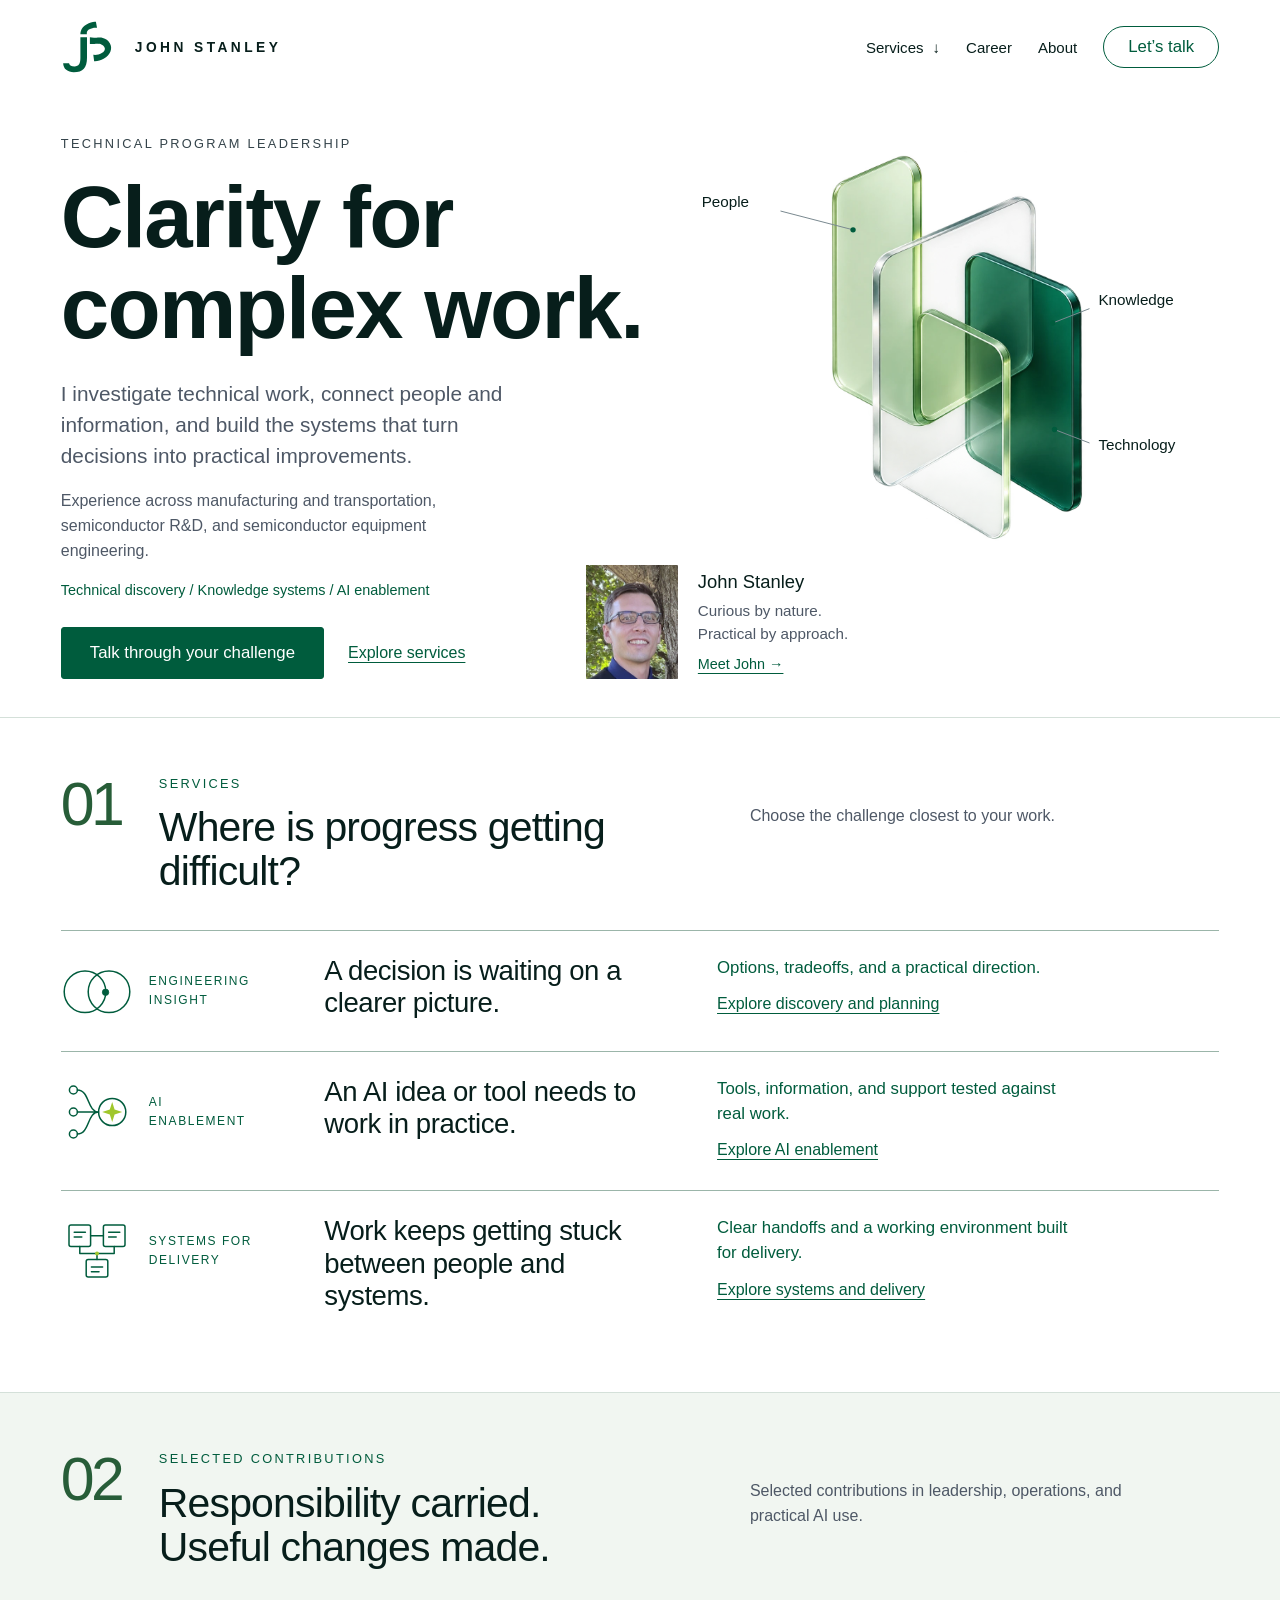
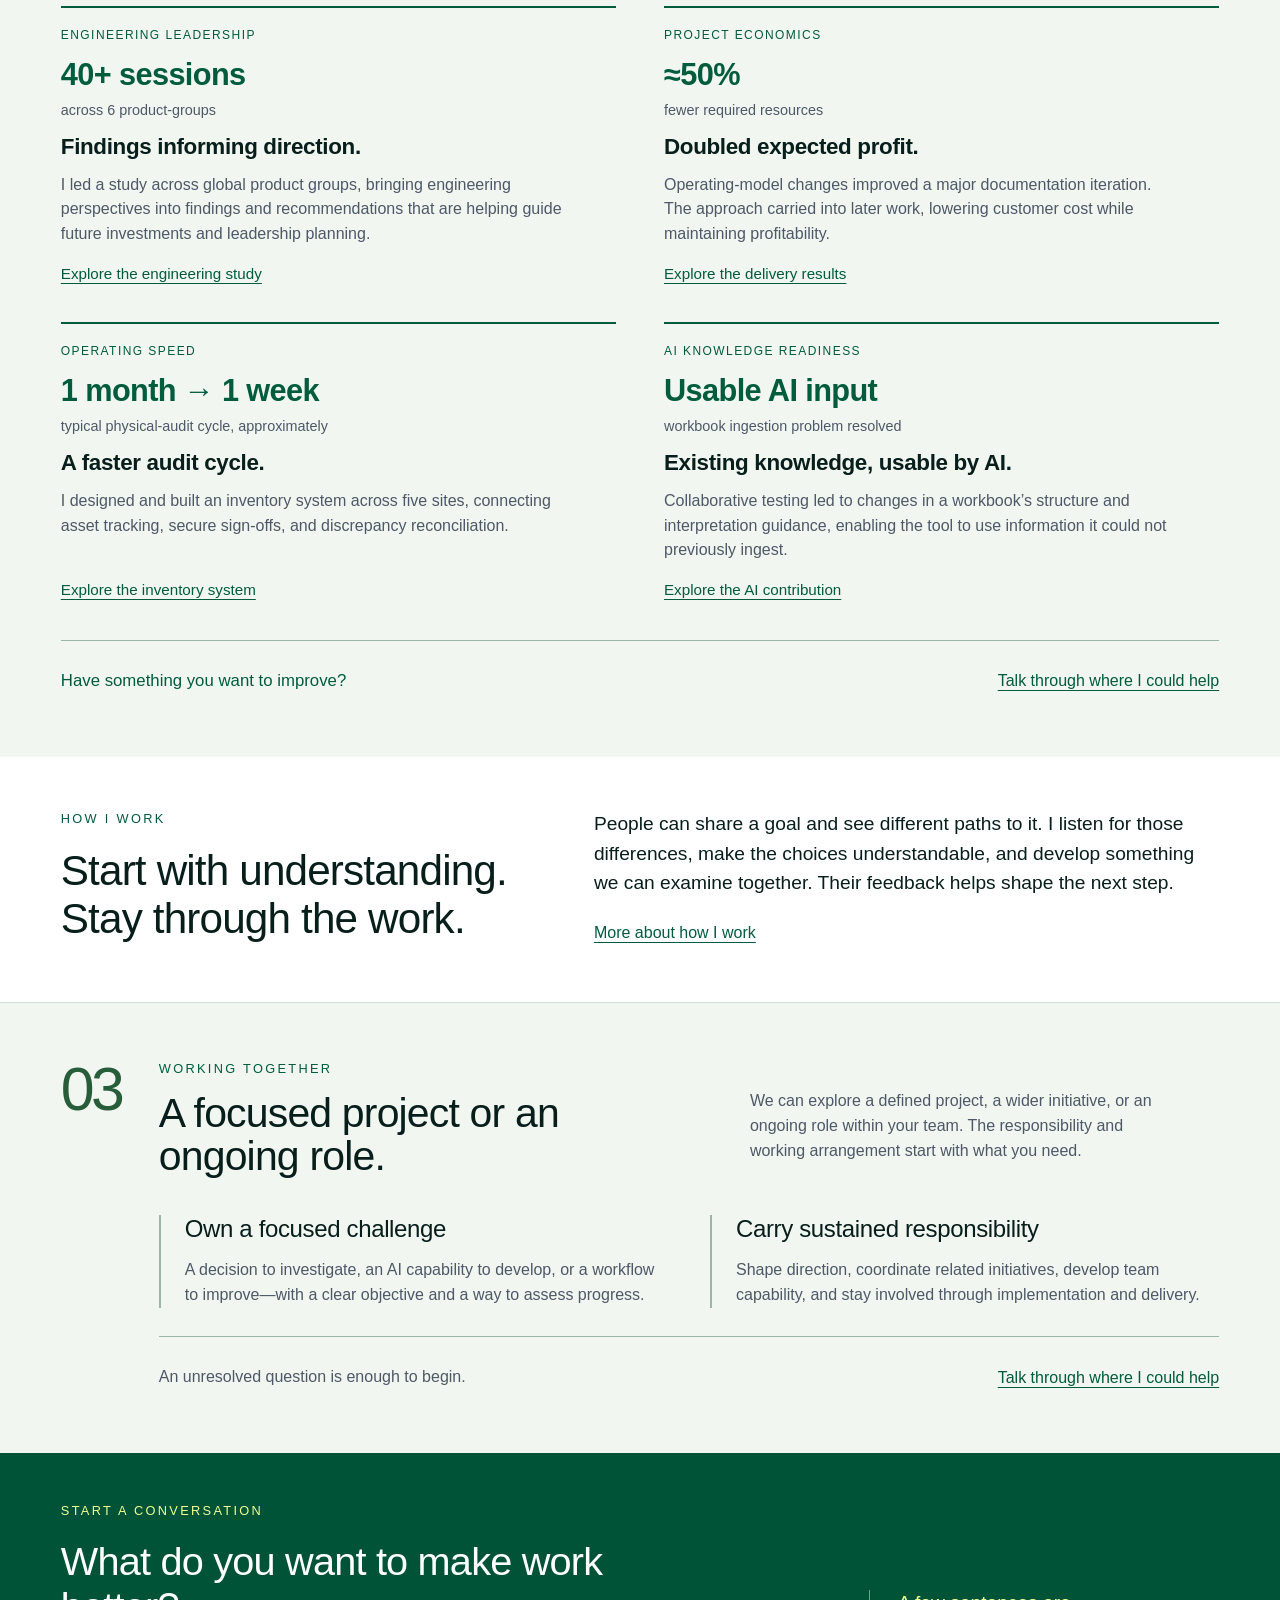
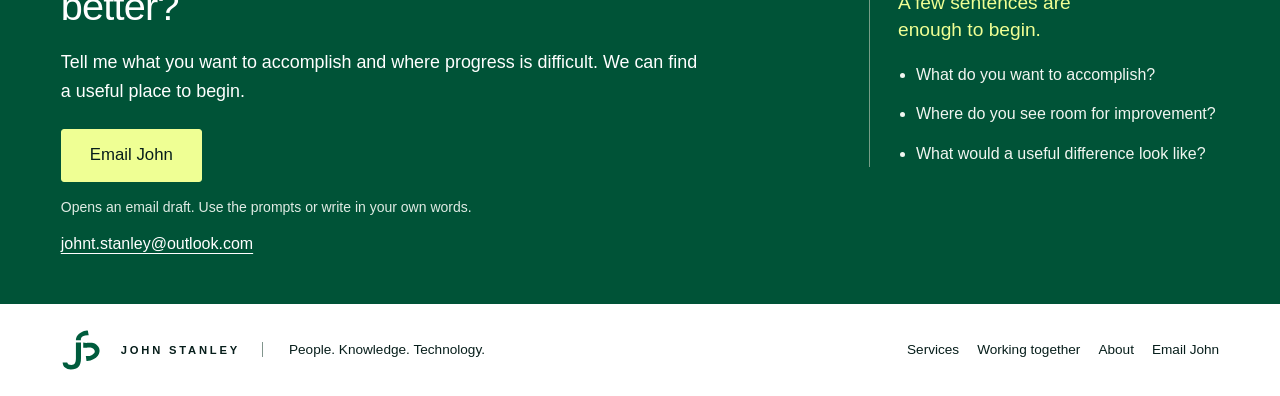
==== index.html @ 6762cff5 "Add files via upload" ====
<!doctype html>
<html lang="en"><head><meta charset="utf-8"><meta name="viewport" content="width=device-width,initial-scale=1"><title>Clarity for complex work | John Stanley</title><meta name="description" content="John Stanley brings experience in manufacturing, semiconductor R&amp;D, and equipment engineering to technical program leadership, knowledge systems, and practical AI use."><meta name="theme-color" content="#005439"><meta name="site-revision" content="11"><link rel="canonical" href="https://johntstanley.com/index.html"><meta property="og:url" content="https://johntstanley.com/index.html"><meta property="og:type" content="website"><meta property="og:site_name" content="John Stanley"><meta property="og:locale" content="en_US"><meta property="og:title" content="Clarity for complex work | John Stanley"><meta property="og:description" content="John Stanley brings experience in manufacturing, semiconductor R&amp;D, and equipment engineering to technical program leadership, knowledge systems, and practical AI use."><meta property="og:image" content="https://johntstanley.com/assets/social-preview.png"><meta property="og:image:width" content="1200"><meta property="og:image:height" content="630"><meta property="og:image:alt" content="John Stanley — Clarity for complex work. Engineering insight, AI enablement, and systems for delivery."><meta name="twitter:card" content="summary_large_image"><meta name="twitter:image" content="https://johntstanley.com/assets/social-preview.png"><meta name="twitter:title" content="Clarity for complex work | John Stanley"><meta name="twitter:description" content="John Stanley brings experience in manufacturing, semiconductor R&amp;D, and equipment engineering to technical program leadership, knowledge systems, and practical AI use."><link rel="icon" href="assets/graphics/LOGO.svg"><link rel="stylesheet" href="styles.css?v=11"><link rel="stylesheet" href="graphics.css?v=11"><link rel="stylesheet" href="revision4.css?v=11"><link rel="stylesheet" href="revision5.css?v=11"><link rel="stylesheet" href="revision6.css?v=11"><link rel="stylesheet" href="revision7.css?v=11"><link rel="stylesheet" href="revision8.css?v=11"><link rel="stylesheet" href="revision9.css?v=11"><link rel="stylesheet" href="revision10.css?v=11"><script src="site.js?v=11" defer></script></head><body class="page-home"><a class="skip" href="#main">Skip to content</a><header class="wrap header"><a class="brand" href="index.html" aria-label="John Stanley, home"><img class="brand-logo" src="assets/graphics/LOGO.svg" alt="" width="52" height="52"><span>JOHN STANLEY</span></a><nav aria-label="Main navigation"><details class="explore desktop-menu"><summary>Services <span aria-hidden="true">↓</span></summary><div class="menu"><a href="engineering-insight.html">Engineering insight</a><a href="ai-enablement.html">AI enablement</a><a href="systems-for-delivery.html">Systems for delivery</a></div></details><div class="nav-links"><a href="career.html">Career</a><a href="about.html">About</a></div><details class="explore mobile-menu"><summary>Menu <span aria-hidden="true">↓</span></summary><div class="menu"><p class="menu-label">Services</p><a href="engineering-insight.html">Engineering insight</a><a href="ai-enablement.html">AI enablement</a><a href="systems-for-delivery.html">Systems for delivery</a><div class="menu-background"><a href="career.html">Career</a><a href="about.html">About</a></div><a href="index.html">Home</a><a class="button" href="#conversation">Let’s talk</a></div></details><span class="header-contact"><a class="button outline" href="#conversation">Let’s talk</a></span></nav></header><main id="main"><section class="wrap home-hero"><div class="home-copy"><p class="eyebrow">Technical program leadership</p><h1>Clarity for<br>complex work.</h1><p class="intro">I investigate technical work, connect people and information, and build the systems that turn decisions into practical improvements.</p><p class="home-context">Experience across manufacturing and transportation, semiconductor R&amp;D, and semiconductor equipment engineering.</p><p class="specialties">Technical discovery / Knowledge systems / AI enablement</p><div class="hero-actions"><a class="button" href="#conversation">Talk through your challenge</a><a class="hero-services text-link" href="#services">Explore services</a></div></div><div class="home-visual"><svg class="hero-art hero-art-home" viewBox="0 0 600 480" role="img" aria-label="People, knowledge and technology connected"><image href="assets/graphics/Home%20-%20Glass%20Artwork%20v1.webp" x="65" y="0" width="470" height="470"/><path d="M110 86 L191 107" class="leader"/><circle cx="191" cy="107" r="3" class="leader-dot"/><text x="22" y="82" class="hero-label">People</text><path d="M455 195 L414 211" class="leader"/><circle cx="414" cy="211" r="3" class="leader-dot"/><text x="465" y="191" class="hero-label">Knowledge</text><path d="M455 345 L416 330" class="leader"/><circle cx="416" cy="330" r="3" class="leader-dot"/><text x="465" y="353" class="hero-label">Technology</text></svg></div><a class="portrait-link" href="about.html"><img src="assets/graphics/Home%20Headshot.webp" alt="John Stanley" width="442" height="546"><span><strong>John Stanley</strong><br>Curious by nature.<br>Practical by approach.<br><span class="portrait-cue">Meet John →</span></span></a></section>
<section id="services" class="home-section situation-section"><span id="perspective" class="anchor-alias" aria-hidden="true"></span><div class="wrap"><div class="section-heading"><span class="number">01</span><div><p class="eyebrow">Services</p><h2>Where is progress getting difficult?</h2></div><p>Choose the challenge closest to your work.</p></div><div class="situation-list"><article class="situation-row"><div class="situation-label"><img class="glyph" src="assets/graphics/Home%20-%20Lead.svg" alt="" width="180" height="180" loading="lazy"><p class="eyebrow">Engineering insight</p></div><h3>A decision is waiting on a clearer picture.</h3><div class="situation-detail"><p class="situation-output">Options, tradeoffs, and a practical direction.</p><a class="text-link" href="engineering-insight.html">Explore discovery and planning</a></div></article><article class="situation-row"><div class="situation-label"><img class="glyph" src="assets/graphics/Home%20-%20Possibilities.svg" alt="" width="180" height="180" loading="lazy"><p class="eyebrow">AI enablement</p></div><h3>An AI idea or tool needs to work in practice.</h3><div class="situation-detail"><p class="situation-output">Tools, information, and support tested against real work.</p><a class="text-link" href="ai-enablement.html">Explore AI enablement</a></div></article><article class="situation-row"><div class="situation-label"><img class="glyph" src="assets/graphics/Home%20-%20Knowledge.svg" alt="" width="180" height="180" loading="lazy"><p class="eyebrow">Systems for delivery</p></div><h3>Work keeps getting stuck between people and systems.</h3><div class="situation-detail"><p class="situation-output">Clear handoffs and a working environment built for delivery.</p><a class="text-link" href="systems-for-delivery.html">Explore systems and delivery</a></div></article></div></div></section><section id="experience" class="home-section evidence-section tint"><div class="wrap"><div class="section-heading"><span class="number">02</span><div><p class="eyebrow">Selected contributions</p><h2>Responsibility carried. Useful changes made.</h2></div><p>Selected contributions in leadership, operations, and practical AI use.</p></div><div class="evidence-grid"><article><p class="eyebrow evidence-category">Engineering leadership</p><p class="evidence-result">40+ sessions</p><p class="evidence-result-label">across 6 product-groups</p><h3>Findings informing direction.</h3><p>I led a study across global product groups, bringing engineering perspectives into findings and recommendations that are helping guide future investments and leadership planning.</p><a class="text-link" href="career.html#chapter-2">Explore the engineering study</a></article><article><p class="eyebrow evidence-category">Project economics</p><p class="evidence-result">≈50%</p><p class="evidence-result-label">fewer required resources</p><h3>Doubled expected profit.</h3><p>Operating-model changes improved a major documentation iteration. The approach carried into later work, lowering customer cost while maintaining profitability.</p><a class="text-link" href="career.html#chapter-0">Explore the delivery results</a></article><article><p class="eyebrow evidence-category">Operating speed</p><p class="evidence-result">1 month → 1 week</p><p class="evidence-result-label">typical physical-audit cycle, approximately</p><h3>A faster audit cycle.</h3><p>I designed and built an inventory system across five sites, connecting asset tracking, secure sign-offs, and discrepancy reconciliation.</p><a class="text-link" href="career.html#chapter-1">Explore the inventory system</a></article><article><p class="eyebrow evidence-category">AI knowledge readiness</p><p class="evidence-result">Usable AI input</p><p class="evidence-result-label">workbook ingestion problem resolved</p><h3>Existing knowledge, usable by AI.</h3><p>Collaborative testing led to changes in a workbook’s structure and interpretation guidance, enabling the tool to use information it could not previously ingest.</p><a class="text-link" href="career.html#chapter-2">Explore the AI contribution</a></article></div><div class="evidence-next"><p>Have something you want to improve?</p><a class="text-link" href="#conversation">Talk through where I could help</a></div></div></section><section class="approach-story" aria-labelledby="approach-title"><div class="wrap approach-grid"><div><p class="eyebrow">How I work</p><h2 id="approach-title">Start with understanding. Stay through the work.</h2></div><div><p class="approach-lead">People can share a goal and see different paths to it. I listen for those differences, make the choices understandable, and develop something we can examine together. Their feedback helps shape the next step.</p><a class="text-link" href="about.html">More about how I work</a></div></div></section><section id="working-together" class="home-section working-section tint"><div class="wrap"><div class="section-heading"><span class="number">03</span><div><p class="eyebrow">Working together</p><h2>A focused project or an ongoing role.</h2></div><p>We can explore a defined project, a wider initiative, or an ongoing role within your team. The responsibility and working arrangement start with what you need.</p></div><div class="working-grid"><article><h3>Own a focused challenge</h3><p>A decision to investigate, an AI capability to develop, or a workflow to improve—with a clear objective and a way to assess progress.</p></article><article><h3>Carry sustained responsibility</h3><p>Shape direction, coordinate related initiatives, develop team capability, and stay involved through implementation and delivery.</p></article><div class="working-next"><p>An unresolved question is enough to begin.</p><a class="text-link" href="#conversation">Talk through where I could help</a></div></div></div></section><section class="closing" id="conversation" aria-labelledby="conversation-title"><div class="wrap"><div><p class="eyebrow">Start a conversation</p><h2 id="conversation-title">What do you want to make work better?</h2><p>Tell me what you want to accomplish and where progress is difficult. We can find a useful place to begin.</p><div class="closing-actions"><a class="button lime" href="mailto:johnt.stanley@outlook.com?subject=Let%27s%20talk%20about%20what%20we%20could%20improve&amp;body=Hi%20John%2C%0D%0A%0D%0AWhat%20we%20want%20to%20accomplish%3A%0D%0A%0D%0AWhere%20we%20see%20room%20for%20improvement%3A%0D%0A%0D%0AWhat%20a%20useful%20difference%20would%20look%20like%3A%0D%0A">Email John</a></div><p class="email-note">Opens an email draft. Use the prompts or write in your own words.</p><a class="contact-email" href="mailto:johnt.stanley@outlook.com">johnt.stanley@outlook.com</a></div><aside class="conversation-guide" aria-label="Ideas for your first message"><p>A few sentences are enough to begin.</p><ul><li>What do you want to accomplish?</li><li>Where do you see room for improvement?</li><li>What would a useful difference look like?</li></ul></aside></div></section></main><footer class="wrap footer"><a class="brand" href="index.html"><img class="brand-logo" src="assets/graphics/LOGO.svg" alt="" width="52" height="52"><span>JOHN STANLEY</span></a><span>People. Knowledge. Technology.</span><div class="footer-links"><a href="index.html#services">Services</a><a href="index.html#working-together">Working together</a><a href="about.html">About</a><a href="mailto:johnt.stanley@outlook.com">Email John</a></div></footer></body></html>
---- styles.css ----
:root{--ink:#071e1b;--green:#005c3d;--sage:#f1f6f1;--line:#9bb5a9;--body:#4e5866;--lime:#efff94;font-family:Arial,Helvetica,sans-serif;color:var(--ink);background:#fff;font-synthesis:none}*{box-sizing:border-box}html{scroll-behavior:smooth}body{margin:0}a{color:inherit;text-decoration:none}button,summary{font:inherit}button,a,summary{-webkit-tap-highlight-color:transparent}a,button,summary{touch-action:manipulation}button{color:inherit}button,summary{cursor:pointer}a:focus-visible,button:focus-visible,summary:focus-visible,[tabindex]:focus-visible{outline:3px solid #668400;outline-offset:6px}a:hover{color:var(--green)}p{line-height:1.45;margin:0 0 1rem;color:var(--body)}h1,h2,h3{font-weight:500;margin:0;letter-spacing:-.055em;line-height:1.07}h1{font-size:clamp(2.5rem,4.7vw,4.7rem);font-weight:600}h2{font-size:clamp(1.8rem,3vw,2.65rem)}h3{font-size:1.45rem;letter-spacing:-.035em}img{display:block;max-width:100%}.wrap{width:min(1280px,90.5%);margin-inline:auto}.header{display:flex;align-items:center;justify-content:space-between;min-height:94px;gap:24px}.brand{display:flex;align-items:center;gap:24px;font-size:.86rem;font-weight:600;letter-spacing:.25em;white-space:nowrap}.monogram{font-family:Georgia,serif;font-size:2.6rem;font-style:italic;font-weight:400;letter-spacing:-.32em;padding-right:.32em;transform:rotate(-8deg)}nav{display:flex;align-items:center;gap:30px;font-size:.94rem}nav>a:not(.button),summary{padding:12px 0}nav [aria-current]{color:var(--green);border-bottom:2px solid var(--green)}.button{display:inline-flex;align-items:center;justify-content:center;gap:14px;background:var(--green);color:white;padding:15px 28px;border:1px solid var(--green);border-radius:3px;font-size:1.05rem;line-height:1.2;transition:background .18s,transform .18s}.button:hover{background:#003f2b;color:#fff;transform:translateY(-2px)}.button.outline{background:transparent;color:var(--green);border-radius:30px;padding:10px 24px}.button.outline:hover{background:var(--sage)}.button.lime{background:var(--lime);border-color:var(--lime);color:var(--ink)}.button.lime:hover{background:#e1f46d}.explore{position:relative}.explore summary{list-style:none;display:flex;gap:9px}.explore summary::-webkit-details-marker{display:none}.menu{position:absolute;right:0;top:calc(100% + 8px);width:340px;padding:12px 20px;background:white;border:1px solid var(--line);box-shadow:0 12px 40px #082b1812;z-index:10}.menu a{display:block;padding:13px 0;line-height:1.35}.menu a+a{border-top:1px solid #e1e9e3}.eyebrow{text-transform:uppercase;letter-spacing:.28em;font-size:.77rem;font-weight:500;line-height:1.6;color:var(--green);margin-bottom:18px}.breadcrumb{display:flex;gap:15px;font-size:.85rem;color:var(--body);padding-top:9px}.hero{display:grid;grid-template-columns:1.14fr 1fr;align-items:center;gap:24px;padding-top:46px;padding-bottom:55px}.hero-copy{position:relative;z-index:1}.hero-copy h1{margin-bottom:23px}.hero-copy>p:not(.eyebrow){font-size:1.13rem;line-height:1.45}.hero-copy .button{margin-top:9px}.hero-visual{min-width:0}.art{position:relative;overflow:hidden;isolation:isolate;mix-blend-mode:multiply}.art img{position:absolute;max-width:none;height:auto}.green{color:#134d31}.home-hero{position:relative;min-height:550px;padding-top:50px;padding-bottom:105px}.home-copy{position:relative;z-index:2;pointer-events:none}.home-copy a{pointer-events:auto}.home-copy .eyebrow{color:#34434a}.home-copy h1{font-size:clamp(3.6rem,7.8vw,7.3rem);letter-spacing:-.075em;line-height:.99;margin:20px 0 24px}.intro{font-size:1.4rem;line-height:1.35}.specialties{margin-top:28px;margin-bottom:28px}.specialties span{padding:0 10px}.home-visual{position:absolute;width:41%;right:0;top:10px}.home-visual .art{margin:0 7%}.art-label{position:absolute;font-size:.85rem}.label-people{top:15%;left:0}.label-knowledge{top:40%;right:-1%}.label-tech{bottom:10%;right:-1%}.portrait-link{position:absolute;left:46%;bottom:7px;display:flex;align-items:flex-end;gap:18px;z-index:3;font-size:.83rem;line-height:1.4;color:var(--body)}.portrait-link img{width:106px;height:156px;object-fit:cover;object-position:center 38%}.portrait-link strong{display:inline-block;font-size:1rem;font-weight:500;color:var(--ink);margin-bottom:4px}.experience-strip{display:flex;align-items:center;gap:20px;font-size:.74rem;letter-spacing:.17em;text-align:center;line-height:1.7;color:var(--body);padding:32px 0}.experience-strip:before,.experience-strip:after{content:'';height:1px;background:#8c959c;flex:1;min-width:30px}.home-section{padding:42px 0}.tint{background:var(--sage)}.home-grid{display:grid;grid-template-columns:90px .85fr 1.8fr;gap:28px}.number{font-size:4.45rem;font-weight:200;font-family:'Helvetica Neue','Segoe UI',Arial,sans-serif;line-height:1;color:#275d38;letter-spacing:-.06em}.section-title .eyebrow{margin-bottom:21px}.section-title h2{max-width:350px}.short-rule{display:block;width:43px;height:3px;background:var(--green);margin:25px 0 18px}.micro{font-size:.68rem;line-height:1.9;letter-spacing:.28em;color:#28533f}.capabilities{border-left:1px solid var(--line);padding-left:32px}.capability{display:grid;grid-template-columns:150px 1fr;gap:25px;align-items:center;padding:8px 0 20px}.capability+.capability{border-top:1px solid var(--line);padding-top:20px}.capability:last-child{padding-bottom:0}.capability p{margin:5px 0 0}.glyph{display:block;width:100%;max-width:170px;color:#32745a}.dot{fill:var(--green);stroke:none}.experience-grid{grid-template-columns:90px 1.1fr 1.5fr}.experience-links{padding-left:42px;border-left:1px solid var(--line)}.experience-links a{display:flex;justify-content:space-between;align-items:center;gap:20px;padding:15px 0}.experience-links a+a{border-top:1px solid var(--line)}.experience-links h3{font-size:1.35rem}.experience-links p{font-size:.9rem;margin:6px 0 0}.experience-links a>span{font-size:1.8rem;transition:transform .2s}.experience-links a:hover>span{transform:translateX(5px)}.closing{background:#005337;color:white;padding:40px 0}.closing>.wrap{display:grid;grid-template-columns:1fr 175px;gap:30px;align-items:center}.closing h2{font-size:clamp(1.85rem,3.5vw,3.25rem);letter-spacing:-.045em}.closing p{color:white;font-size:1.25rem;margin:12px 0 22px}.closing-mark{display:flex;align-items:center;gap:12px}.closing-mark .glyph{color:#efffbc;width:100px}.closing-mark span{font-size:.55rem;letter-spacing:.23em;line-height:2.3}.footer{display:flex;gap:26px;align-items:center;min-height:83px;font-size:.73rem}.footer .brand{font-size:.64rem;gap:20px}.footer .monogram{font-size:2rem}.footer>.brand+span{border-left:1px solid #81958d;padding-left:26px}.footer-note{margin-left:auto;color:var(--body)}.editorial{padding:32px 0}.editorial-grid{display:grid;grid-template-columns:90px 1.05fr .7fr 1.7fr;gap:27px;align-items:start}.editorial .diagram{align-self:stretch;display:flex;align-items:center;justify-content:center;border-left:1px solid var(--line);padding-left:25px}.body-copy p{line-height:1.42}.body-copy p:last-child{margin-bottom:0}.editorial h2{font-size:clamp(1.7rem,2.9vw,2.55rem)}.related{display:flex;align-items:center;gap:32px;padding-top:27px;padding-bottom:27px}.related .eyebrow{margin:0;border-right:1px solid var(--line);padding-right:28px;font-size:.65rem}.related>span:nth-child(2){font-size:1.25rem;letter-spacing:-.025em}.related>span:last-child{margin-left:auto;font-size:2rem}.related+.footer{border-top:1px solid #e4eae7}.about-portrait{position:relative;width:62%;margin:0 auto;padding:24px 0 0;isolation:isolate}.about-portrait:before{content:'';position:absolute;inset:0 25% 35% -18%;background:#e1eadc;z-index:-1}.about-portrait:after{content:'';position:absolute;inset:55% -24% 9% 70%;background:#e1eadc;z-index:-1}.about-portrait img{width:100%;height:345px;object-fit:cover;object-position:center 42%}.about-portrait figcaption{font-size:.86rem;color:var(--body);line-height:1.5;margin-top:10px}.about-portrait strong{font-weight:500;color:var(--ink);font-size:1.05rem}.page-about .hero{grid-template-columns:1.2fr .9fr}.page-about .hero-copy h1{font-size:clamp(2.5rem,4.55vw,4.3rem)}.page-about .editorial:last-of-type .body-copy p:last-child{color:var(--green);font-size:1.3rem}.journey{padding-top:10px;padding-bottom:25px}.journey-heading{display:flex;gap:32px;align-items:center}.journey-heading>div{border-left:1px solid var(--line);padding-left:32px}.journey-heading .eyebrow{margin-bottom:6px}.journey-heading p{margin-bottom:0}.timeline{display:grid;grid-template-columns:repeat(3,1fr);margin:28px 0}.chapter-tab{border:0;background:none;display:flex;align-items:center;flex-direction:column;padding:0 16px 10px;position:relative;line-height:1.35}.chapter-tab:before{content:'';position:absolute;top:53px;left:0;right:0;height:1px;background:var(--line);z-index:-1}.year{font-size:1.25rem;margin-bottom:14px}.timeline-node{width:22px;height:22px;border:2px solid var(--green);border-radius:50%;background:white;margin-bottom:13px}.chapter-tab[aria-selected=true] .timeline-node{background:var(--lime);border:8px solid var(--green);width:34px;height:34px;margin-top:-6px;margin-bottom:7px;box-shadow:0 0 0 10px #e7eee7}.chapter-tab .glyph{width:55px;height:43px;margin-bottom:12px}.chapter-tab strong{font-size:1.12rem;font-weight:500}.chapter-caption{color:var(--body);font-size:.95rem;max-width:285px;margin-top:8px}.chapter-tab:hover strong{color:var(--green);text-decoration:underline;text-underline-offset:5px}.chapter-panel{padding:26px 30px;border-left:2px solid var(--green)}[hidden]{display:none!important}.chapter-content{display:grid;grid-template-columns:1fr 230px;gap:48px;align-items:center}.chapter-content h2{margin-bottom:18px}.chapter-content>.glyph{max-width:230px}.text-link{color:var(--green);text-decoration:underline;text-underline-offset:4px}.chapter-controls{display:grid;grid-template-columns:1fr auto 1fr;align-items:center;border-top:1px solid var(--line);margin-top:22px;padding-top:14px;font-size:.85rem;color:var(--body)}.chapter-controls button{border:0;background:none;padding:8px 0;text-align:left}.chapter-controls button:last-child{text-align:right}.learning{padding:30px 0}.learning-grid{display:grid;grid-template-columns:1.5fr 1fr;gap:40px;align-items:center;margin-top:20px}.learning-thread{color:#286e50}.learning-thread svg{width:100%;display:block}.learning-thread>div{display:flex;justify-content:space-around;font-size:.83rem;line-height:1.4;color:var(--body)}.skip{position:fixed;top:-100px;left:20px;background:var(--green);color:white;padding:15px;z-index:50}.skip:focus{top:12px}
@media(min-width:1450px){.home-hero{min-height:610px}.home-visual{width:43%}.portrait-link{bottom:10px}.hero{padding-top:55px;padding-bottom:65px}.editorial{padding:42px 0}}
@media(max-width:1100px){.header{min-height:80px}nav{gap:20px}.home-hero{min-height:510px}.home-copy h1{font-size:7.7vw}.intro{font-size:1.22rem}.home-visual{top:35px;width:42%}.portrait-link{left:46%;bottom:0}.home-grid{grid-template-columns:75px .8fr 1.6fr;gap:22px}.capabilities{padding-left:23px}.capability{grid-template-columns:105px 1fr;gap:22px}.editorial-grid{grid-template-columns:75px 1fr .65fr 1.65fr;gap:22px}.body-copy{font-size:.98rem}.closing>.wrap{grid-template-columns:1fr 145px}.chapter-content{grid-template-columns:1fr 190px}.hero-copy>p:not(.eyebrow){font-size:1.05rem}.hero{gap:15px}.about-portrait img{height:320px}}
@media(max-width:800px){.wrap{width:90%}.header{flex-wrap:wrap;padding:16px 0;gap:12px}.brand{font-size:.73rem;gap:18px}nav{gap:18px;font-size:.86rem;flex-wrap:wrap}.header>.brand{margin-right:auto}.header nav{width:100%;justify-content:space-between}.header .button{padding:8px 18px;font-size:.9rem}.menu{right:0;width:min(330px,85vw)}.home-hero{padding-top:32px;min-height:0;padding-bottom:20px;display:grid;grid-template-columns:1fr 1fr}.home-copy{grid-column:1/-1}.home-copy h1{font-size:clamp(3.5rem,10vw,5.6rem);max-width:650px}.intro{font-size:1.2rem}.home-visual{position:relative;width:100%;right:auto;top:auto;grid-column:2;margin-top:12px;align-self:center}.portrait-link{position:static;grid-column:1;grid-row:2;align-self:center;flex-direction:column;align-items:flex-start;gap:12px}.portrait-link img{width:110px;height:160px}.art-label{font-size:.7rem}.specialties{font-size:.65rem;letter-spacing:.2em}.experience-strip{padding:20px 0;font-size:.65rem}.home-grid{grid-template-columns:60px 1fr;gap:20px}.home-grid>.section-title h2 br{display:none}.home-grid>.section-title h2{max-width:none}.home-grid .capabilities,.home-grid .experience-links{grid-column:2;padding-left:0;border:0}.micro{display:none}.number{font-size:3.5rem}.home-section{padding:30px 0}.section-title .eyebrow{margin-bottom:12px}.short-rule{margin:20px 0 10px}.capability{grid-template-columns:85px 1fr}.capability h3{font-size:1.3rem}.closing>.wrap{grid-template-columns:1fr}.closing-mark{display:none}.footer{flex-wrap:wrap;padding:22px 0;gap:16px}.footer-note{width:100%;margin-left:0}.footer>.brand+span{padding-left:16px}.hero,.page-about .hero{grid-template-columns:1fr;padding-top:30px;padding-bottom:35px;gap:26px}.hero-copy h1,.page-about .hero-copy h1{font-size:clamp(2.5rem,7.5vw,4rem)}.hero-copy>p:not(.eyebrow){font-size:1.12rem}.hero-visual{width:min(520px,100%);justify-self:center}.page-career .hero-visual{width:300px}.page-about .hero-visual{width:360px}.about-portrait{width:65%}.about-portrait img{height:300px}.editorial-grid{grid-template-columns:60px 1fr 100px;gap:20px}.editorial .diagram{grid-column:3;grid-row:1;border-left:0;padding:0}.editorial .body-copy{grid-column:2/-1;font-size:1.05rem}.editorial h2{max-width:none;font-size:2rem}.related{gap:18px;flex-wrap:wrap}.related .eyebrow{width:100%;border:0;padding:0}.related>span:nth-child(2){font-size:1.1rem;flex:1}.chapter-content{grid-template-columns:1fr}.chapter-content>.glyph{display:none}.chapter-caption{font-size:.86rem}.chapter-tab{padding-inline:8px}.chapter-tab strong{font-size:1rem}.learning-grid{grid-template-columns:1fr}.learning-thread{max-width:450px}.journey-heading{gap:20px}.journey-heading>div{padding-left:20px}.chapter-panel{padding:23px}.chapter-content h2{font-size:1.9rem}}
@media(max-width:480px){.home-copy h1{font-size:3.5rem}.desktop-break{display:none}.home-visual{width:115%;margin-left:-10%}.portrait-link img{width:88px;height:136px}.portrait-link{font-size:.75rem}.art-label{display:none}.eyebrow{font-size:.68rem;letter-spacing:.22em}.home-grid{grid-template-columns:45px 1fr;gap:16px}.number{font-size:3rem}.capability{grid-template-columns:58px 1fr;gap:14px}.capability p{font-size:1rem}.editorial-grid{grid-template-columns:44px 1fr;gap:16px}.editorial .diagram{display:none}.editorial .body-copy{grid-column:2}.editorial h2{font-size:1.85rem}.timeline{grid-template-columns:1fr;gap:15px}.chapter-tab{display:grid;grid-template-columns:46px 24px 1fr;column-gap:16px;text-align:left;padding:12px 0}.chapter-tab:before{display:none}.chapter-tab .year{grid-row:1/3;margin:0;font-size:1rem}.timeline-node{grid-column:2;grid-row:1/3;margin:0;width:18px;height:18px}.chapter-tab[aria-selected=true] .timeline-node{width:24px;height:24px;border-width:6px;margin:0;box-shadow:0 0 0 5px #e7eee7}.chapter-tab .glyph{display:none}.chapter-tab strong,.chapter-tab>span:not(.year):not(.timeline-node){grid-column:3}.chapter-caption{margin-top:4px;max-width:none}.chapter-controls{font-size:.75rem;gap:10px}.footer>.brand+span{border:0;padding:0;width:100%}.button{font-size:1rem;padding:13px 22px}.closing p{font-size:1.1rem}.home-copy .specialties{font-size:.6rem;letter-spacing:.15em}}
@media(prefers-reduced-motion:reduce){html{scroll-behavior:auto}*,*:before,*:after{transition:none!important}}

.art-career{clip-path:polygon(0 0,76% 0,76% 43%,100% 43%,100% 100%,0 100%)}

.hero-visual{max-width:100%}

.art-engineering{clip-path:polygon(0 0,100% 0,100% 100%,0 100%,0 55%,7% 55%,7% 20%,0 20%)}
@media(max-width:800px){.hero,.page-about .hero{grid-template-columns:minmax(0,1fr)}.hero-copy,.hero-visual{min-width:0}.page-about .hero-visual{width:min(360px,100%)}}
---- graphics.css ----
/* Approved graphics: source originals live in ../../Website Graphics. */
.brand-logo{width:46px;height:46px;object-fit:contain;flex:none}
.brand{gap:22px}.footer .brand-logo{width:34px;height:34px}
.hero-art{display:block;width:100%;height:auto;overflow:visible}
.hero-label{font-family:Arial,Helvetica,sans-serif;font-size:17px;fill:#071e1b}
.leader{stroke:#7a8990;stroke-width:1;fill:none;vector-effect:non-scaling-stroke}
.leader-dot{fill:#005c3d}
.home-visual{width:49%;right:-1%;top:4px}
.home-hero{min-height:560px;padding-bottom:115px}
.home-copy h1{font-size:clamp(3.6rem,7.4vw,6.8rem)}
.portrait-link{left:45%;bottom:6px}
.portrait-link img{width:112px;height:163px;object-position:center}
.hero{grid-template-columns:1.08fr 1fr;gap:12px;padding-top:35px;padding-bottom:35px}
.hero-copy h1{font-size:clamp(2.5rem,4.6vw,4.3rem)}
.page-career .hero{grid-template-columns:1.3fr .8fr}
.page-career .hero-art{transform:scale(1.08)}
.page-about .hero{grid-template-columns:1.15fr .9fr}
.about-portrait{width:64%;padding-top:24px}
.about-portrait img{height:auto;aspect-ratio:240/355;object-fit:cover;object-position:center}
.capability>.glyph{width:135px;max-width:100%;height:100px;object-fit:contain}
.diagram>.glyph{width:165px;max-width:100%;height:180px;object-fit:contain}
.chapter-tab>.glyph{width:58px;height:46px;object-fit:contain}
.chapter-content{grid-template-columns:minmax(0,1fr) 360px;gap:30px}
.chapter-content:not(:has(.chapter-graphic)){grid-template-columns:1fr}
.chapter-graphic{width:100%;height:auto;display:block}
.learning-graphic{width:100%;height:auto;display:block}
.learning-thread{max-width:100%}
.closing-related{display:inline-block;color:white;margin-left:28px;padding:12px 0}
.closing-related:hover{color:var(--lime)}
.closing .closing-mark{opacity:.8}
@media(min-width:1450px){.home-hero{min-height:590px}.home-visual{width:48%}}
@media(max-width:1100px){.chapter-content{grid-template-columns:minmax(0,1fr) 290px}.home-hero{min-height:510px}.portrait-link{left:46%}.hero-copy h1{font-size:4.5vw}}
@media(max-width:800px){
 .brand-logo{width:38px;height:38px}
 .hero,.page-career .hero,.page-about .hero{grid-template-columns:minmax(0,1fr)}
 .hero-copy h1{font-size:clamp(2.5rem,7.5vw,4rem)}
 .home-hero{display:grid;grid-template-columns:1fr;min-height:0;padding-bottom:24px}
 .home-copy h1{font-size:clamp(3.5rem,10vw,5.6rem)}
 .home-visual{grid-column:1;grid-row:2;position:static;width:100%;margin:14px 0 0;max-width:540px;justify-self:center}
 .portrait-link{grid-column:1;grid-row:3;position:static;flex-direction:row;align-items:center;margin:0 0 0 10px}
 .portrait-link img{width:82px;height:120px}
 .hero-visual,.page-career .hero-visual{width:min(540px,100%)}
 .page-career .hero-art{transform:none;max-width:430px;margin:auto}
 .page-about .hero-visual{width:min(390px,100%)}
 .diagram>.glyph{height:115px}
 .chapter-content{grid-template-columns:1fr}
 .chapter-graphic{max-width:370px;justify-self:center}
 .learning-graphic{max-width:480px;margin:auto}
 .hero-label{font-size:18px}
}
@media(max-width:480px){
 .editorial-grid{grid-template-columns:44px minmax(0,1fr);gap:16px}
 .editorial .diagram{display:none}
 .editorial .body-copy{grid-column:2}
 .editorial h2{font-size:1.85rem;letter-spacing:-.045em}
 .editorial .eyebrow{font-size:.72rem;letter-spacing:.13em}
 .capability>.glyph{height:75px}
 .chapter-tab>.glyph{display:none}
 .closing-related{margin-left:18px;font-size:.9rem}
 .hero-label{font-size:21px}
 .page-about .hero-copy h1{font-size:2.4rem}
}

/* Revision 3: services, compact navigation, and readable diagram labels. */
p,.body-copy p{line-height:1.55}
.body-copy{max-width:65ch}
.header nav{gap:26px}
.nav-links{display:flex;gap:26px;align-items:center}
.nav-links>a{padding:12px 0}
.mobile-menu{display:none}
.service-active>summary{color:var(--green);border-bottom:2px solid var(--green)}
.menu{border-radius:5px;width:280px;font-size:1rem}
.menu [aria-current]{border-bottom:0;font-weight:600;background:var(--sage);padding-left:10px;padding-right:10px}
.menu-label{font-size:.75rem;text-transform:uppercase;letter-spacing:.18em;color:var(--green);margin:8px 0 4px}
.menu-background{border-top:1px solid var(--line);margin-top:8px}
.menu-background a+a{border-top:0}
.hero-services{display:inline-block;margin-left:22px;font-size:1rem;padding:12px 0}
.portrait-link{align-items:center;left:45%;bottom:4px}
.portrait-cue{display:inline-block;color:var(--green);text-decoration:underline;text-underline-offset:4px;margin-top:8px;font-size:.9rem}
.experience-strip{font-size:.85rem;letter-spacing:.08em}
.experience-grid .section-title p:not(.eyebrow){max-width:32ch;margin-top:18px;font-size:1rem}
.anchor-alias{display:block;height:0}
.closing-actions{display:flex;align-items:center;flex-wrap:wrap;gap:16px 28px}
.closing>.wrap{grid-template-columns:minmax(0,1fr) 215px}
.closing-related{margin:0;font-size:1rem}
.closing p{max-width:70ch;line-height:1.5}
.contact-email{display:inline-block;margin-top:18px;color:white;font-size:1rem;text-decoration:underline;text-underline-offset:4px;overflow-wrap:anywhere}
.contact-email:hover{color:var(--lime)}
.closing-mark .glyph{width:100px;height:100px;object-fit:contain}
.closing-mark span{font-size:.68rem;letter-spacing:.14em}
.footer{font-size:.85rem;gap:22px}
.footer .brand{font-size:.7rem}
.footer-links{margin-left:auto;display:flex;gap:24px;flex-wrap:wrap}
.footer-links a:hover{text-decoration:underline;text-underline-offset:4px}
.chapter-panel{margin-bottom:20px;scroll-margin-top:24px}
.chapter-controls{display:none}
.chapters-enhanced .chapter-controls{display:grid}
.chapter-tab{border-radius:3px}
.chapter-tab:hover{color:var(--green)}
.connection-diagram{display:grid;grid-template-columns:1fr .85fr 1.05fr;align-items:center;gap:8px;margin:0;color:var(--green)}
.connection-inputs{display:flex;flex-direction:column;justify-content:space-between;height:180px;padding:8px 0;font-size:.9rem;line-height:1.45;color:var(--body)}
.connection-diagram svg{width:100%;height:180px}
.connection-diagram figcaption{font-size:.95rem;line-height:1.55;color:var(--ink)}
.learning-diagram{margin:0;color:var(--green)}
.learning-diagram>svg{width:100%;height:auto;display:block}
.learning-diagram figcaption{display:grid;grid-template-columns:repeat(3,1fr);gap:12px;font-size:.95rem;line-height:1.5;text-align:center;color:var(--body)}
@media(max-width:1100px){
 .header nav,.nav-links{gap:20px}
 .connection-diagram{grid-template-columns:1fr .65fr 1fr;gap:5px}
 .connection-inputs{font-size:.85rem}
 .connection-diagram figcaption{font-size:.9rem}
}
@media(max-width:800px){
 .header{flex-wrap:nowrap;min-height:76px;padding:12px 0}
 .header>.brand{margin-right:0}
 .header nav{width:auto;justify-content:flex-end}
 .nav-links,.desktop-menu,.header-contact{display:none}
 .mobile-menu{display:block}
 .mobile-menu>summary{padding:12px 8px;font-size:1rem}
 .mobile-menu .menu{right:0;max-width:calc(100vw - 40px);width:320px}
 .mobile-menu .menu>a.button{display:flex;margin:10px 0 4px;padding:13px;color:#fff}
 .hero-services{margin-left:18px}
 .home-visual{max-width:430px}
 .portrait-link{margin:8px 0 0;justify-self:center}
 .experience-strip{padding:24px 0;font-size:.85rem;letter-spacing:.04em}
 .closing{padding:32px 0}
 .closing>.wrap{grid-template-columns:minmax(0,1fr)}
 .closing p{font-size:1.12rem}
 .closing-related{font-size:1rem}
 .footer-links{margin-left:0;width:100%;gap:24px}
 .chapter-graphic{max-width:400px}
 .connection-inputs{font-size:.95rem}
 .connection-diagram figcaption{font-size:1rem}
 .learning-thread{max-width:480px;width:100%;margin-inline:auto}
 .body-copy{max-width:none}
}
@media(max-width:480px){
 .header{min-height:68px;gap:12px}
 .header .brand{gap:12px;font-size:.7rem;letter-spacing:.2em}
 .header .brand-logo{width:34px;height:34px}
 .home-hero{padding-top:28px}
 .home-copy h1{font-size:clamp(2.8rem,13vw,3.5rem)}
 .hero-services{display:block;width:max-content;margin:12px 0 0}
 .home-visual{max-width:340px}
 .hero-copy>p:not(.eyebrow){font-size:1.08rem;line-height:1.55}
 .hero-copy h1{font-size:clamp(2.25rem,10vw,2.6rem)}
 .experience-strip:before,.experience-strip:after{min-width:12px}
 .experience-strip{gap:14px;letter-spacing:0;font-size:.85rem}
 .capability{grid-template-columns:52px minmax(0,1fr)}
 .capability>.glyph{height:65px}
 .contact-email{font-size:.95rem}
 .chapter-panel{padding:20px 16px}
 .chapter-content h2{font-size:1.75rem}
 .connection-diagram{grid-template-columns:1fr .7fr 1fr;gap:4px}
 .connection-inputs{font-size:.875rem}
 .connection-diagram figcaption{font-size:.875rem}
 .learning-diagram figcaption{font-size:.875rem;gap:8px}
 .journey-heading{gap:16px}
 .journey-heading>div{padding-left:16px}
 .footer>.brand+span{font-size:.85rem}
}
@media print{
 :root{color:#000;background:white}
 body{font-size:11pt}
 .wrap{width:100%;max-width:none}
 .skip,.header nav,.hero-visual,.home-visual,.closing-mark,.chapter-controls,.footer-links,.hero-services{display:none!important}
 .header{min-height:50px;padding:0;margin-bottom:20px}
 .hero,.page-career .hero,.page-about .hero{grid-template-columns:1fr;padding:16px 0}
 h1,.hero-copy h1,.page-about .hero-copy h1{font-size:28pt}
 h2,.editorial h2,.chapter-content h2{font-size:19pt}
 p,.body-copy p{color:#222}
 .chapter-panel[hidden],.chapter-panel{display:block!important;break-inside:avoid;border:1px solid #9bb5a9;padding:16px;margin:16px 0}
 .chapter-content,.chapter-content:not(:has(.chapter-graphic)){grid-template-columns:1fr}
 .chapter-graphic{max-width:340px}
 .timeline{grid-template-columns:repeat(3,1fr)}
 .chapter-tab{display:flex}
 .chapter-tab:before,.timeline-node,.chapter-tab>.glyph{display:none}
 .editorial,.learning,.home-section,.closing{background:white;color:#000;padding:18px 0}
 .editorial-grid{grid-template-columns:40px 1fr 2fr;gap:16px}
 .editorial .diagram{display:none}
 .editorial .body-copy{grid-column:3}
 .closing>.wrap{display:block}
 .closing p,.contact-email{color:#000}
 .button{background:white!important;border:1px solid #005c3d!important;color:#005c3d!important}
 .footer{border-top:1px solid #9bb5a9}
 .footer>.brand+span{width:auto}
 .portrait-link{position:static;margin-top:15px}
 .home-hero{min-height:0;padding:15px 0}
 .home-copy h1{font-size:36pt}
}
---- revision4.css ----
/* Revision 4: recognition, responsibility, and a useful first conversation. */
html{scroll-padding-top:24px}
.eyebrow{font-size:.8rem;letter-spacing:.18em}
.home-hero{display:grid;grid-template-columns:minmax(0,1.1fr) minmax(0,1fr);grid-template-rows:auto auto;gap:0 30px;min-height:0;padding-top:40px;padding-bottom:38px}
.home-copy{grid-column:1;grid-row:1/3;align-self:center;pointer-events:auto}
.home-copy h1{font-size:clamp(3.5rem,6.8vw,6.1rem);margin:18px 0 24px}
.home-copy .intro{max-width:41ch;font-size:1.3rem;line-height:1.5}
.home-copy .specialties{font-size:.9rem;line-height:1.6;letter-spacing:0;color:var(--green);margin:20px 0 26px}
.home-visual{position:static;width:100%;grid-column:2;grid-row:1;align-self:center;margin:0}
.home-visual .hero-art{max-width:560px;margin-inline:auto}
.portrait-link{position:static;grid-column:2;grid-row:2;margin:0 0 0 14%;align-items:center;justify-self:start;gap:16px}
.portrait-link img{width:72px;height:105px}
.hero-actions{display:flex;align-items:center;gap:12px 24px;flex-wrap:wrap}
.hero-services{margin:0;width:auto}
.home-section{padding:56px 0}
.section-heading{display:grid;grid-template-columns:70px minmax(0,1.2fr) minmax(0,1fr);gap:28px;align-items:start;margin-bottom:36px}
.section-heading .eyebrow{margin-bottom:12px}
.section-heading h2{max-width:21ch;font-size:clamp(1.9rem,3.2vw,2.8rem)}
.section-heading>p{margin:30px 0 0;max-width:47ch}
.section-heading>.number{font-size:3.8rem}
.situation-section{border-top:1px solid #d4e0d9}
.situation-row{display:grid;grid-template-columns:minmax(140px,.64fr) minmax(0,1fr) minmax(0,1.4fr);gap:34px;padding:28px 0;border-top:1px solid var(--line);align-items:start}
.situation-label{display:flex;align-items:center;gap:16px}
.situation-label>.glyph{width:65px;height:70px;object-fit:contain;flex:none}
.situation-label .eyebrow{font-size:.75rem;letter-spacing:.13em;margin:0;max-width:16ch}
.situation-row h3{font-size:clamp(1.45rem,2.15vw,1.9rem);line-height:1.18;max-width:21ch}
.situation-detail>p{margin-bottom:12px}
.situation-detail .situation-output{color:var(--green);font-size:.95rem;line-height:1.5}
.situation-detail .text-link{display:inline-block;padding:7px 0}
.evidence-grid{display:grid;grid-template-columns:repeat(3,minmax(0,1fr));gap:32px}
.evidence-grid article{border-top:2px solid var(--green);padding-top:22px;display:flex;flex-direction:column;align-items:flex-start}
.evidence-grid h3{font-size:1.4rem;line-height:1.2;margin-bottom:15px;max-width:24ch}
.evidence-grid p{margin-bottom:16px}
.evidence-grid a{margin-top:auto;line-height:1.5;padding:6px 0;font-size:.95rem}
.working-grid{display:grid;grid-template-columns:1fr 1fr;gap:28px 42px;margin-left:98px}
.working-grid article{border-left:2px solid var(--line);padding-left:24px}
.working-grid h3{font-size:1.5rem;line-height:1.2;margin-bottom:14px}
.working-grid p{margin:0}
.working-next{grid-column:1/-1;border-top:1px solid var(--line);padding-top:22px;display:flex;gap:28px;justify-content:space-between;align-items:center}
.working-next p{max-width:60ch}
.working-next a{flex:none;padding:10px 0}
.service-start{padding:26px 0;margin:0 0 12px}
.service-start>.wrap{display:grid;grid-template-columns:180px 1fr;gap:32px;align-items:center}
.service-start h2{font-size:1.1rem;letter-spacing:-.02em;line-height:1.4}
.service-start ul{list-style:none;margin:0;padding:0;display:grid;grid-template-columns:repeat(3,minmax(0,1fr));gap:28px}
.service-start li{font-size:1rem;line-height:1.5;border-left:1px solid var(--line);padding-left:22px;color:var(--green)}
.editorial{padding:38px 0}
.editorial-grid{grid-template-columns:70px 1.05fr .55fr 1.7fr;gap:26px}
.editorial .number{font-size:3.8rem}
.editorial h2{line-height:1.15}
.editorial .eyebrow{font-size:.8rem;letter-spacing:.14em}
.body-copy{font-size:1rem}
.body-copy p{line-height:1.6}
.useful-output{border-left:2px solid var(--green);margin-top:22px;padding:2px 0 2px 16px}
.useful-output strong{display:block;color:var(--green);font-size:.9rem;font-weight:600;margin-bottom:6px}
.useful-output p{color:var(--ink);font-size:1rem}
.service-scope{display:grid;grid-template-columns:minmax(0,1fr) minmax(0,1.3fr);gap:64px;padding-top:46px;padding-bottom:48px;border-top:1px solid var(--line)}
.service-scope h2{font-size:2rem;line-height:1.15;max-width:24ch}
.scope-links{display:flex;flex-direction:column;align-items:flex-start;gap:12px;margin-top:18px;line-height:1.5}
.scope-links a{padding:4px 0}
.closing{padding:48px 0}
.closing>.wrap{grid-template-columns:minmax(0,1.7fr) minmax(220px,.8fr);gap:64px;align-items:center}
.closing .eyebrow{color:var(--lime);font-size:.8rem;margin:0 0 18px;letter-spacing:.18em}
.closing h2{font-size:clamp(1.9rem,3.1vw,2.8rem);line-height:1.12;max-width:27ch}
.closing p{font-size:1.12rem;line-height:1.6;margin:20px 0 24px;max-width:64ch}
.closing .email-note{font-size:.875rem;color:#dfebe4;margin:14px 0 0}
.contact-email{margin-top:14px;line-height:1.5}
.conversation-guide{border-left:1px solid #779e87;padding-left:28px}
.conversation-guide p{font-size:1.2rem;margin:0 0 18px;color:var(--lime);line-height:1.4;max-width:20ch}
.conversation-guide ul{margin:0;padding-left:18px;line-height:1.6;color:#f1f6f1}
.conversation-guide li+li{margin-top:14px}
.footer{min-height:92px}
.footer-links{gap:18px;line-height:1.5}
.chapter-content{align-items:start}
.chapter-content p{max-width:75ch}
.chapter-content h2{line-height:1.15}
.chapter-content .chapter-graphic{align-self:center}
@media(max-width:1100px){
 .section-heading{grid-template-columns:55px minmax(0,1.1fr) minmax(0,1fr);gap:22px}
 .situation-row{grid-template-columns:minmax(115px,.6fr) minmax(0,1fr) minmax(0,1.3fr);gap:24px}
 .situation-label{flex-direction:column;align-items:flex-start;gap:6px}
 .situation-label .eyebrow{max-width:none}
 .working-grid{margin-left:77px}
 .working-next{align-items:flex-start;flex-direction:column;gap:8px}
 .service-start>.wrap{grid-template-columns:140px 1fr;gap:22px}
 .service-start ul{gap:18px}
 .service-start li{padding-left:18px}
 .closing>.wrap{gap:36px}
 .footer>.brand+span{display:none}
}
@media(max-width:800px){
 .home-hero{grid-template-columns:1fr 1fr;padding-top:28px;gap:20px}
 .home-copy{grid-column:1/-1;grid-row:1}
 .home-copy h1{font-size:clamp(3.3rem,9vw,4.8rem)}
 .home-copy .intro{max-width:45ch}
 .home-visual{grid-column:2;grid-row:2;max-width:320px;justify-self:center}
 .portrait-link{grid-column:1;grid-row:2;align-self:center;margin:0;justify-self:start}
 .home-section{padding:38px 0}
 .section-heading{grid-template-columns:50px minmax(0,1fr);gap:18px;margin-bottom:28px}
 .section-heading>p{grid-column:2;margin:0;max-width:none}
 .section-heading h2{max-width:none}
 .section-heading>.number{font-size:3.3rem}
 .situation-row{grid-template-columns:150px minmax(0,1fr);gap:16px 24px;padding:24px 0}
 .situation-label{grid-column:1;grid-row:1/3}
 .situation-row h3{grid-column:2;max-width:none;font-size:1.65rem}
 .situation-detail{grid-column:2}
 .evidence-grid{grid-template-columns:1fr;gap:28px;margin-left:68px}
 .evidence-grid h3{max-width:none;font-size:1.5rem}
 .working-grid{margin-left:68px;grid-template-columns:1fr;gap:24px}
 .service-start>.wrap{grid-template-columns:1fr;gap:18px}
 .service-start ul{gap:18px}
 .service-start h2{font-size:1.2rem}
 .editorial-grid{grid-template-columns:50px minmax(0,1fr) 95px;gap:20px}
 .editorial .body-copy{grid-column:2/-1}
 .editorial .diagram{grid-column:3;grid-row:1}
 .service-scope{grid-template-columns:1fr;gap:24px;padding-top:34px;padding-bottom:34px}
 .service-scope h2{max-width:none}
 .closing>.wrap{grid-template-columns:1fr;gap:30px}
 .conversation-guide{border-left:0;border-top:1px solid #779e87;padding:24px 0 0}
 .conversation-guide p{max-width:none;font-size:1.1rem}
 .conversation-guide ul{display:flex;gap:12px 30px;flex-wrap:wrap}
 .conversation-guide li+li{margin-top:0}
 .footer>.brand+span{display:block}
}
@media(max-width:480px){
 .eyebrow{font-size:.75rem;letter-spacing:.14em}
 .home-hero{grid-template-columns:1fr;padding-top:24px;gap:22px}
 .home-copy h1{font-size:clamp(2.8rem,12vw,3.6rem)}
 .home-copy .intro{font-size:1.15rem}
 .home-copy .specialties{font-size:.9rem;margin:18px 0}
 .hero-actions{gap:8px 20px}
 .hero-actions .button{font-size:1rem;padding:14px 19px}
 .hero-services{display:inline-block;margin:0;padding:12px 0}
 .home-visual{display:none}
 .portrait-link{grid-column:1;grid-row:2;flex-direction:row;font-size:.85rem}
 .portrait-link img{width:60px;height:88px}
 .portrait-cue{margin-top:4px}
 .section-heading{grid-template-columns:38px minmax(0,1fr);gap:14px}
 .section-heading>.number{font-size:2.8rem}
 .section-heading h2{font-size:1.85rem;line-height:1.15}
 .situation-row{grid-template-columns:1fr;gap:15px;padding:26px 0}
 .situation-label{grid-column:1;grid-row:auto;flex-direction:row;align-items:center;gap:12px}
 .situation-label>.glyph{width:44px;height:38px}
 .situation-label .eyebrow{font-size:.8rem;letter-spacing:.1em}
 .situation-row h3,.situation-detail{grid-column:1}
 .situation-row h3{font-size:1.7rem;max-width:24ch}
 .evidence-grid,.working-grid{margin-left:0}
 .working-grid article{padding-left:18px}
 .working-next a{flex:auto}
 .service-start ul{grid-template-columns:1fr;gap:16px}
 .editorial-grid{grid-template-columns:1fr;gap:12px}
 .editorial .number{display:none}
 .editorial .section-title{grid-column:1}
 .editorial .body-copy{grid-column:1}
 .editorial .diagram{display:none}
 .editorial .eyebrow{font-size:.75rem;letter-spacing:.12em}
 .editorial .short-rule{margin:18px 0 8px}
 .editorial{padding:30px 0}
 .service-scope h2{font-size:1.85rem}
 .closing{padding:36px 0}
 .closing h2{font-size:1.9rem}
 .closing p{font-size:1.06rem}
 .closing .email-note{font-size:.875rem}
 .conversation-guide ul{display:block}
 .conversation-guide li+li{margin-top:12px}
 .footer-links{gap:10px 20px}
}
@media print{
 .home-hero,.home-copy,.home-visual,.portrait-link{display:block}
 .home-visual,.hero-actions,.conversation-guide,.email-note{display:none!important}
 .home-copy h1{font-size:36pt}
 .section-heading{grid-template-columns:40px 1fr}
 .section-heading>p{grid-column:2;margin:0}
 .home-section,.editorial,.service-scope{padding:18px 0}
 .situation-row{grid-template-columns:1fr 2fr;break-inside:avoid}
 .situation-label{display:none}
 .evidence-grid{grid-template-columns:repeat(3,1fr);margin-left:0;gap:20px}
 .working-grid{margin-left:0}
 .service-start>.wrap{display:block}
 .service-start ul{margin-top:15px}
 .service-scope{display:block}
 .editorial-grid{grid-template-columns:40px 1fr 2fr}
 .editorial .number{display:block}
 .editorial .section-title{grid-column:2}
 .editorial .body-copy{grid-column:3}
 .closing .eyebrow,.closing p{color:#222}
 .closing>.wrap{display:block}
 .closing-actions{display:none}
}
---- revision5.css ----
/* Revision 5: reveal the range through concrete work and a connected narrative. */
.approach-story{padding:52px 0}
.approach-grid{display:grid;grid-template-columns:minmax(0,1fr) minmax(0,1.35fr);gap:70px;align-items:start}
.approach-grid h2{font-size:clamp(2rem,3.3vw,2.9rem);max-width:20ch;line-height:1.12}
.approach-grid .approach-lead{font-size:1.2rem;line-height:1.55;color:var(--ink)}
.approach-grid p{max-width:65ch}
.approach-grid .text-link{display:inline-block;padding:8px 0;margin-top:2px}
.hero-copy>p:not(.eyebrow){line-height:1.6}
.editorial-grid{grid-template-columns:60px minmax(0,1.1fr) minmax(75px,.38fr) minmax(0,1.75fr)}
.editorial h2{font-size:clamp(1.7rem,2.65vw,2.4rem);line-height:1.16}
.editorial .diagram{padding-left:18px}
.chapter-caption{text-align:center;max-width:29ch;line-height:1.5}
.working-section{border-top:1px solid #d4e0d9}
@media(max-width:1100px){
 .approach-grid{gap:40px}
 .editorial-grid{grid-template-columns:50px minmax(0,1fr) 75px minmax(0,1.65fr);gap:22px}
}
@media(max-width:800px){
 .approach-story{padding:38px 0}
 .approach-grid{grid-template-columns:1fr;gap:24px}
 .approach-grid h2{max-width:26ch}
 .approach-grid .approach-lead{font-size:1.15rem}
 .editorial-grid{grid-template-columns:50px minmax(0,1fr) 95px;gap:20px}
 .editorial h2{font-size:2rem;max-width:none}
 .editorial .diagram{padding:0}
 .editorial .body-copy{grid-column:2/-1}
}
@media(max-width:480px){
 .approach-story{padding:32px 0}
 .approach-grid{gap:20px}
 .approach-grid h2{font-size:1.9rem}
 .approach-grid .approach-lead{font-size:1.1rem}
 .editorial-grid{grid-template-columns:minmax(0,1fr);gap:12px}
 .editorial h2{font-size:1.85rem}
 .editorial .body-copy{grid-column:1}
 .chapter-caption{text-align:left;max-width:none}
}
@media print{
 .approach-story{padding:18px 0;background:white}
 .approach-grid{grid-template-columns:1fr 1.5fr;gap:25px}
 .approach-grid h2{font-size:19pt}
 .approach-grid .approach-lead{font-size:11pt}
 .editorial-grid{grid-template-columns:40px 1fr 2fr}
 .editorial .body-copy{grid-column:3}
}
---- revision6.css ----
/* Revision 6: recognize the work, show the result, invite useful responsibility. */
.evidence-grid .evidence-category{font-size:.75rem;letter-spacing:.12em;margin:0 0 18px;color:var(--green)}
.evidence-grid .evidence-result{font-size:clamp(1.65rem,2.55vw,2.3rem);font-weight:600;line-height:1.15;letter-spacing:-.045em;color:var(--green);margin:0 0 8px}
.evidence-grid .evidence-result-label{font-size:.9rem;line-height:1.5;color:var(--body);margin:0 0 26px}
.evidence-grid h3{font-size:1.35rem;max-width:25ch}
.evidence-next{display:flex;align-items:center;justify-content:space-between;gap:20px;margin-top:32px;padding-top:20px;border-top:1px solid var(--line)}
.evidence-next p{margin:0;color:var(--green);font-size:1.05rem}
.evidence-next a{padding:8px 0;line-height:1.5}
@media(max-width:800px){
 .evidence-grid .evidence-result{font-size:2.15rem}
 .evidence-grid .evidence-result-label{margin-bottom:20px}
 .evidence-grid h3{max-width:none}
 .evidence-next{margin-left:68px;align-items:flex-start;flex-direction:column;gap:6px}
}
@media(max-width:480px){
 .evidence-next{margin-left:0}
 .evidence-grid .evidence-category{margin-bottom:14px}
 .evidence-grid .evidence-result{font-size:2rem}
}
@media print{
 .evidence-grid .evidence-result{font-size:20pt}
 .evidence-next{display:none}
}
---- revision7.css ----
/* Revision 7: a quick hiring case with optional supporting detail. */
.situation-detail .situation-output{font-size:1.05rem;font-weight:500}
.evidence-grid h3{font-size:1.5rem;line-height:1.2;font-weight:600}
.evidence-grid .evidence-result-label{margin-bottom:18px}
.evidence-section{border-top:1px solid #d4e0d9}
.useful-output{margin:0 0 22px;padding:0 0 0 20px}
.useful-output .eyebrow{font-size:.72rem;letter-spacing:.12em;margin:0 0 10px}
.useful-output h3{font-size:1.35rem;line-height:1.25;font-weight:600;letter-spacing:-.035em;margin:0 0 12px}
.useful-output ul{margin:0;padding-left:18px;color:var(--ink);font-size:1.05rem;line-height:1.5}
.useful-output li+li{margin-top:6px}
.useful-output li::marker,.chapter-highlights li::marker{color:var(--green)}
.chapter-highlights{padding-left:22px;margin:0 0 22px;color:var(--ink);font-size:1.1rem;line-height:1.5;max-width:62ch}
.chapter-highlights li+li{margin-top:12px}
.chapter-detail{border-top:1px solid var(--line);margin:22px 0}
.chapter-detail summary{padding:16px 0;color:var(--green);line-height:1.5;text-decoration:underline;text-underline-offset:4px}
.chapter-detail-copy{padding:2px 0 8px}
.chapter-detail-copy p{line-height:1.6}
@media(max-width:800px){
 .useful-output h3{font-size:1.4rem}
 .chapter-highlights{max-width:none}
}
@media(max-width:480px){
 .useful-output{padding-left:16px;margin-bottom:20px}
 .useful-output h3{font-size:1.3rem}
 .chapter-highlights{font-size:1.05rem}
 .chapter-detail summary{font-size:1rem}
}
@media print{
 .useful-output h3{font-size:13pt}
 .useful-output ul,.chapter-highlights{font-size:11pt}
 .chapter-detail::details-content{content-visibility:visible;display:block}
 .chapter-detail summary{display:none}
}
---- revision8.css ----
/* Revision 8: comfortable typography and distinct, legible vector artwork. */
h1,h2{letter-spacing:-.02em}
h3,.useful-output h3{letter-spacing:-.015em}
.home-copy h1{letter-spacing:-.02em;line-height:1.04}
.editorial h2,.closing h2,.evidence-grid .evidence-result{letter-spacing:-.02em}
.brand-logo{width:52px;height:52px;object-fit:contain}
.footer .brand-logo{width:40px;height:40px}
.about-portrait{max-width:240px}
.glyph{object-fit:contain}
.situation-label>.glyph{width:72px;height:72px}
.chapter-tab>.glyph{width:64px;height:58px}
.production-diagram,.audiences-diagram{margin:0;color:var(--green);text-align:center}
.production-diagram svg,.audiences-diagram svg{display:block;width:100%;height:auto}
.diagram-stages{display:grid;grid-template-columns:repeat(3,minmax(0,1fr));gap:10px;font-size:.875rem;line-height:1.45;color:var(--body)}
.production-diagram figcaption{margin-top:14px;font-size:1rem;line-height:1.5;color:var(--ink)}
.audiences-label{font-size:.95rem;line-height:1.5;color:var(--body);margin-bottom:10px}
.audiences-diagram figcaption{display:grid;grid-template-columns:1fr 1fr;gap:36px;font-size:.95rem;line-height:1.5;color:var(--body)}
.audiences-diagram p{margin:22px 0 0;font-size:1rem;color:var(--ink)}
.chapter-question{display:inline-block;padding:8px 0}
@media(max-width:800px){
 .header .brand-logo{width:44px;height:44px}
 .production-diagram,.audiences-diagram{width:min(360px,100%);margin-top:10px}
}
@media(max-width:480px){
 .header .brand-logo{width:40px;height:40px}
 .situation-label>.glyph{width:52px;height:52px}
 .editorial h2{letter-spacing:-.02em}
 .diagram-stages{font-size:.8rem;gap:8px}
 .production-diagram figcaption,.audiences-diagram p{font-size:.95rem}
 .audiences-diagram figcaption{font-size:.875rem;gap:24px}
}
@media(prefers-reduced-motion:reduce){
 html{scroll-behavior:auto}
 .button{transition:none}
 .button:hover{transform:none}
}
---- revision9.css ----
/* Revision 9: balance the Home introduction and give the Lam story room to read. */
.portrait-link{margin:0;justify-self:center;gap:20px;font-size:.95rem;line-height:1.5}
.portrait-link img{width:92px;height:auto;aspect-ratio:442/546;object-fit:cover}
.portrait-link strong{font-size:1.15rem}
.chapter-intro{margin-bottom:24px}
.chapter-highlights{font-size:1.05rem;line-height:1.55;max-width:70ch}
.chapter-highlights strong{font-weight:600;color:var(--green)}
.chapter-highlights li+li{margin-top:20px}
@media(min-width:801px){
 .home-hero{row-gap:0}
 .home-copy{grid-row:1/3;align-self:center}
 .portrait-link{grid-column:2;grid-row:2;justify-self:start;align-self:end;transform:translateX(clamp(-110px,-7.5vw,-60px))}
}
@media(min-width:801px) and (max-width:1100px){
 .portrait-link{transform:none}
}
@media(max-width:800px){
 .home-hero{row-gap:24px}
 .portrait-link{justify-self:center;gap:16px;font-size:.9rem}
 .portrait-link img{width:86px;height:auto}
 .chapter-highlights{max-width:none}
}
@media(max-width:540px){
 .portrait-link{justify-self:center;font-size:.9rem}
 .portrait-link img{width:80px;height:auto}
 .portrait-link strong{font-size:1.1rem}
 .chapter-highlights{font-size:1rem}
}
@media print{
 .portrait-link{display:flex;margin-top:15px}
 .chapter-highlights{font-size:11pt}
}
---- revision10.css ----
/* Revision 10: clear context, leadership evidence, and a faster reading layer. */
.home-copy .intro{max-width:42ch}
.home-copy .home-context{max-width:46ch;font-size:1rem;line-height:1.55;margin:18px 0 0;color:var(--body)}
.home-copy .specialties{margin:16px 0 24px}
.situation-row{padding:24px 0}
.situation-detail .situation-output{margin:0 0 8px;max-width:38ch}
.evidence-grid{grid-template-columns:repeat(2,minmax(0,1fr));gap:30px 48px}
.evidence-grid article{padding-top:18px}
.evidence-grid .evidence-category{margin-bottom:12px}
.evidence-grid .evidence-result{font-size:clamp(1.8rem,2.4vw,2.3rem)}
.evidence-grid .evidence-result-label{margin-bottom:12px}
.evidence-grid h3{font-size:1.4rem;margin-bottom:12px;max-width:none}
.evidence-grid article>p:last-of-type{max-width:58ch;margin-bottom:10px}
.working-role-link{margin-top:8px}
.chapter-highlights{max-width:70ch}
.chapter-detail-copy h3{font-size:1.1rem;line-height:1.4;font-weight:600;color:var(--green);margin:22px 0 8px}
.chapter-detail-copy p{max-width:70ch}
.chapter-detail summary{padding:16px 0;cursor:pointer}
.chapter-services{display:flex;flex-wrap:wrap;gap:8px 24px;margin:18px 0 4px}
.chapter-services a{padding:8px 0;line-height:1.5}
.chapter-ongoing{border-left:2px solid var(--line);padding-left:16px}
@media(max-width:800px){
 .evidence-grid{grid-template-columns:repeat(2,minmax(0,1fr));margin-left:0;gap:28px}
 .evidence-next{margin-left:0}
 .evidence-grid .evidence-result{font-size:1.85rem}
 .home-copy .home-context{max-width:60ch}
}
@media(max-width:540px){
 .evidence-grid{grid-template-columns:1fr;gap:26px}
 .home-copy .home-context{font-size:.95rem;line-height:1.55}
 .home-copy .specialties{margin:14px 0 18px}
 .situation-row{gap:12px;padding:22px 0}
 .situation-label>.glyph{width:44px;height:44px}
 .situation-detail .situation-output{font-size:1rem}
 .evidence-grid .evidence-result{font-size:1.9rem}
 .evidence-grid h3{font-size:1.3rem}
 .chapter-services{gap:8px 20px}
}
@media print{
 .evidence-grid{grid-template-columns:repeat(2,minmax(0,1fr));margin-left:0}
 .evidence-grid article{break-inside:avoid}
 .chapter-detail::details-content{content-visibility:visible;display:block}
 .chapter-detail summary{display:none}
}
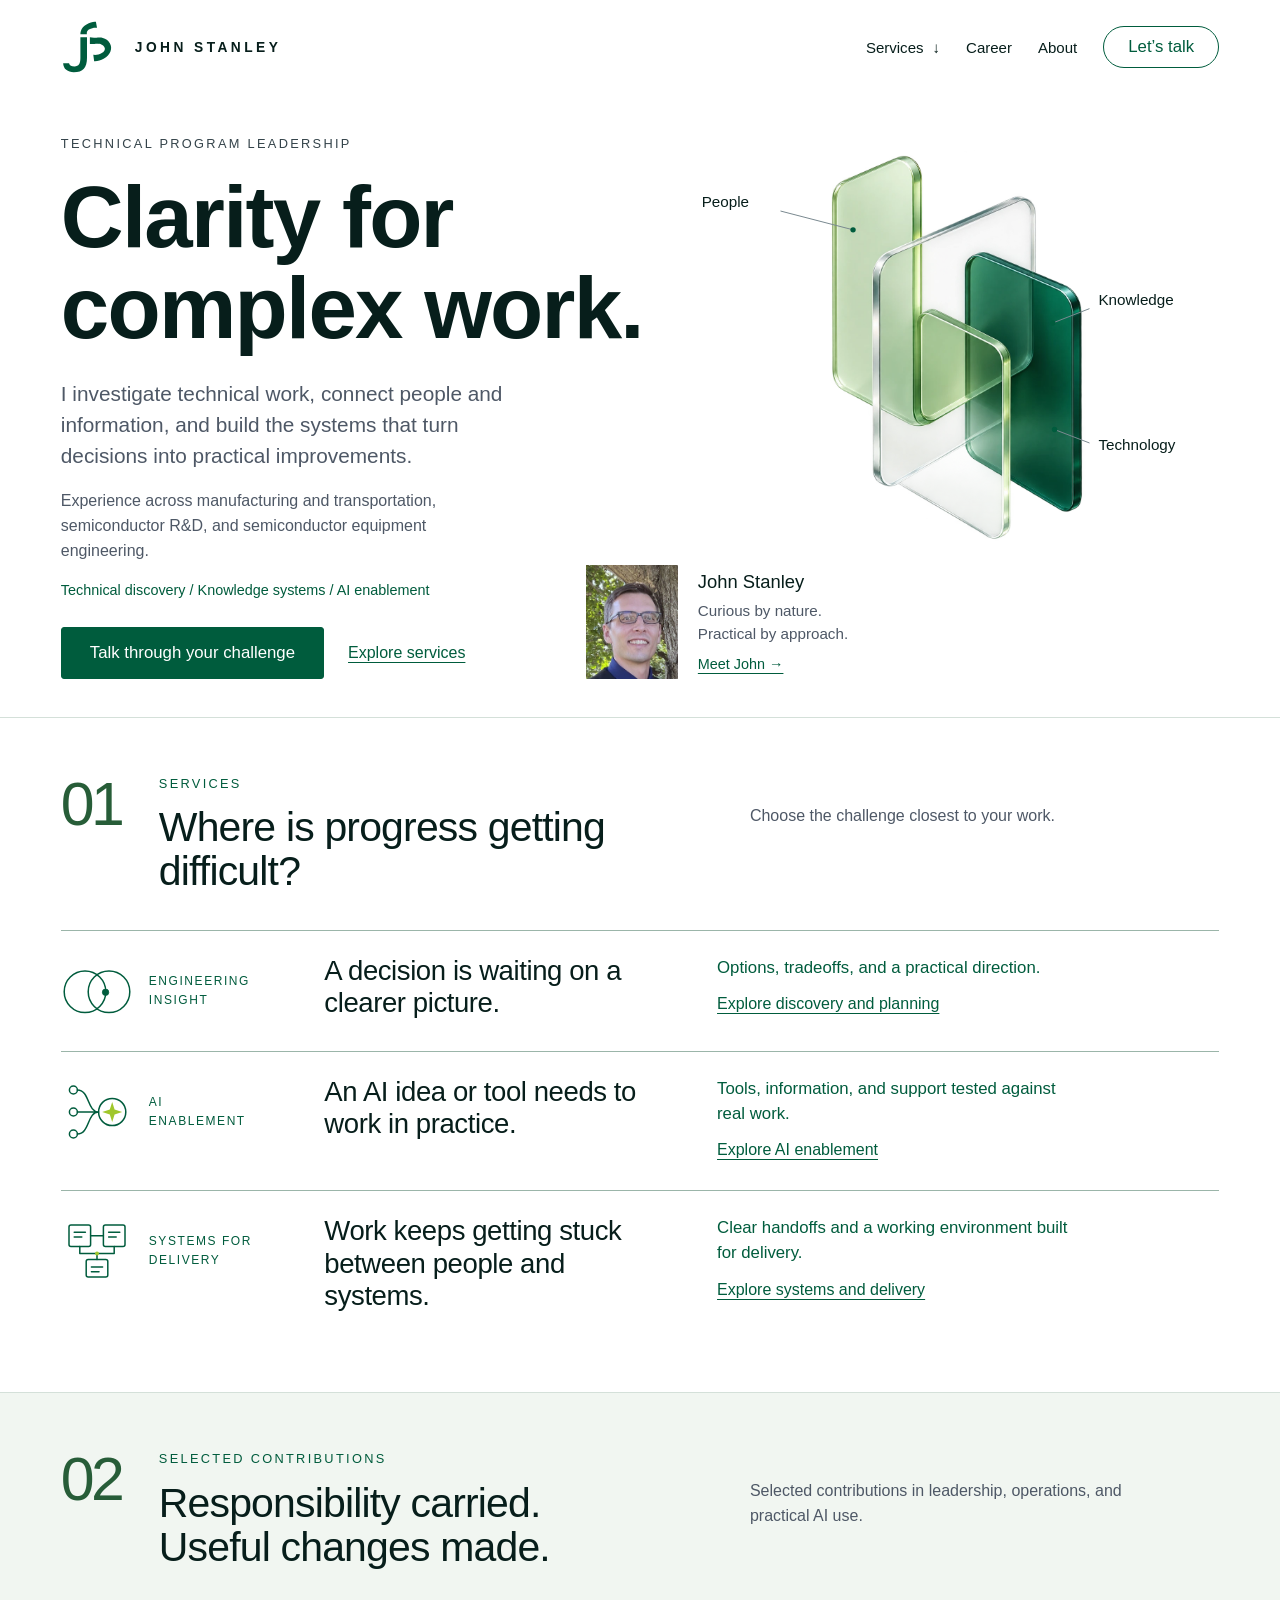
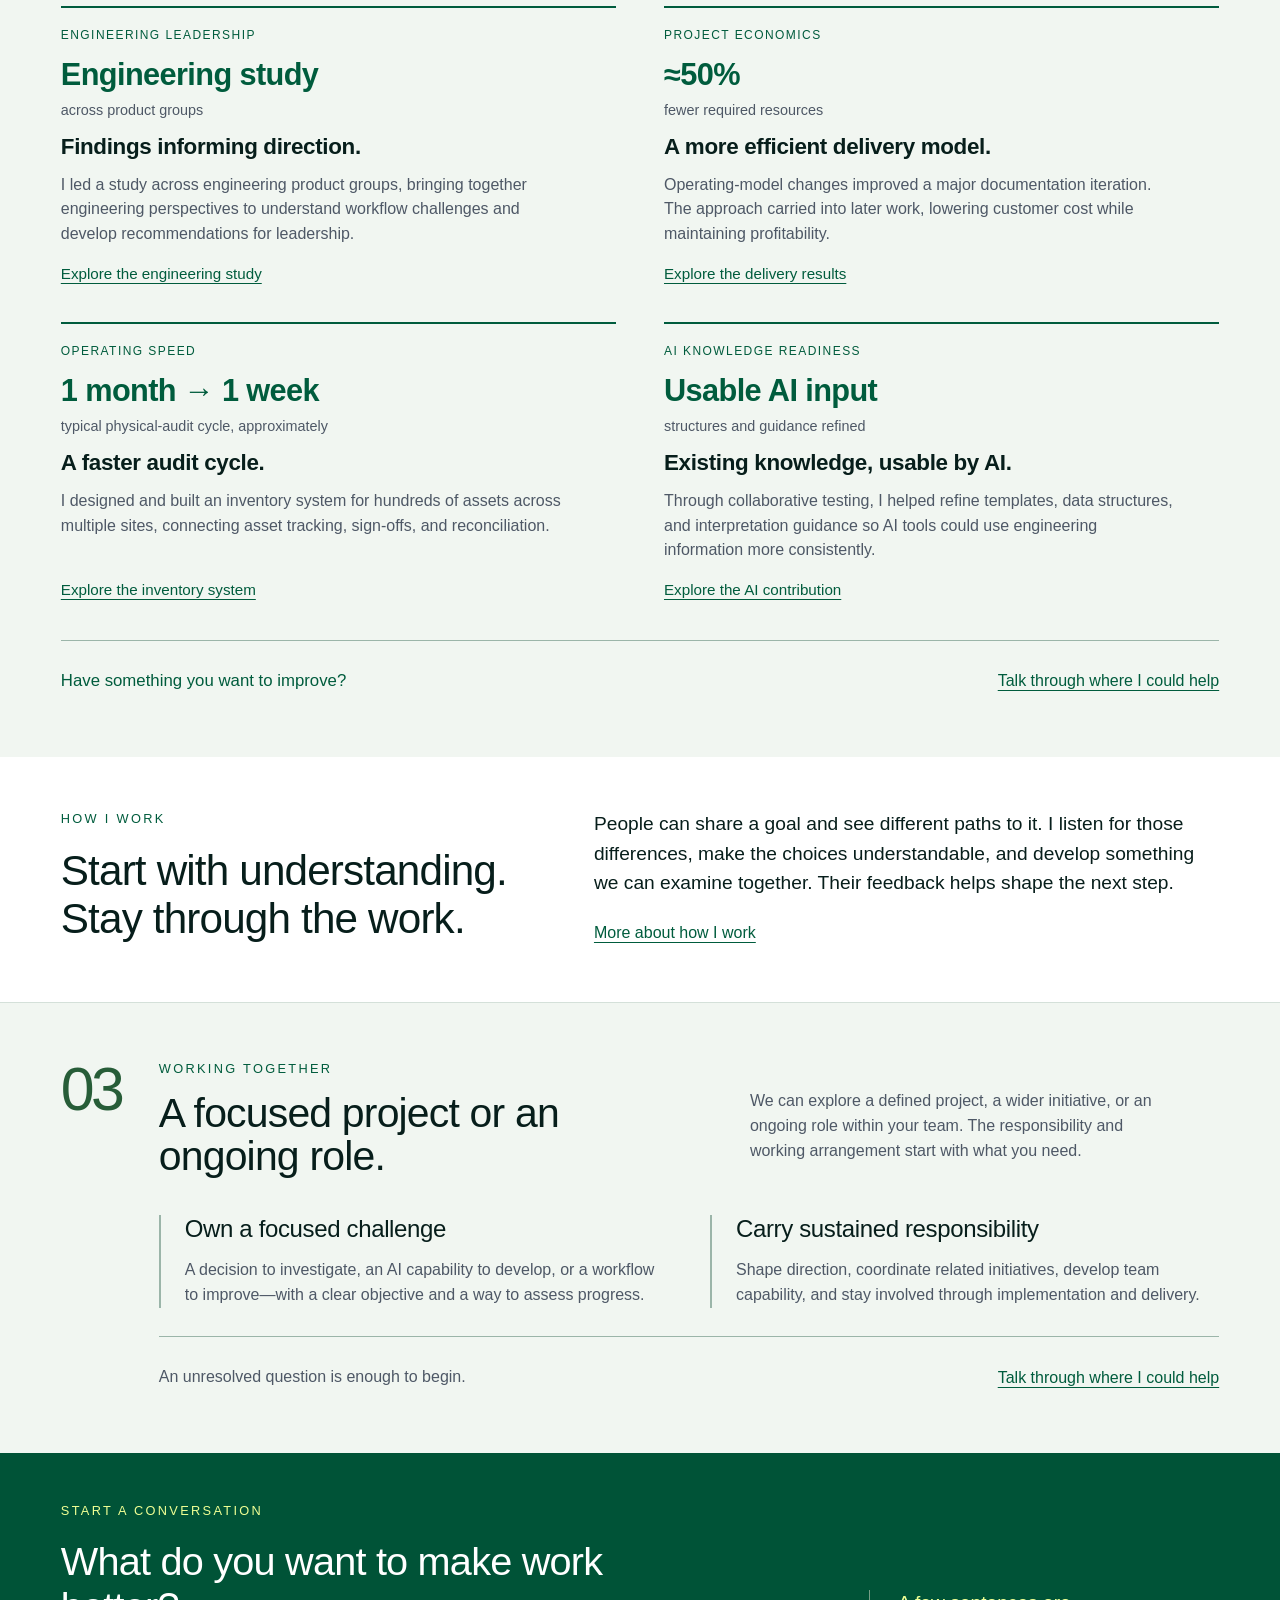
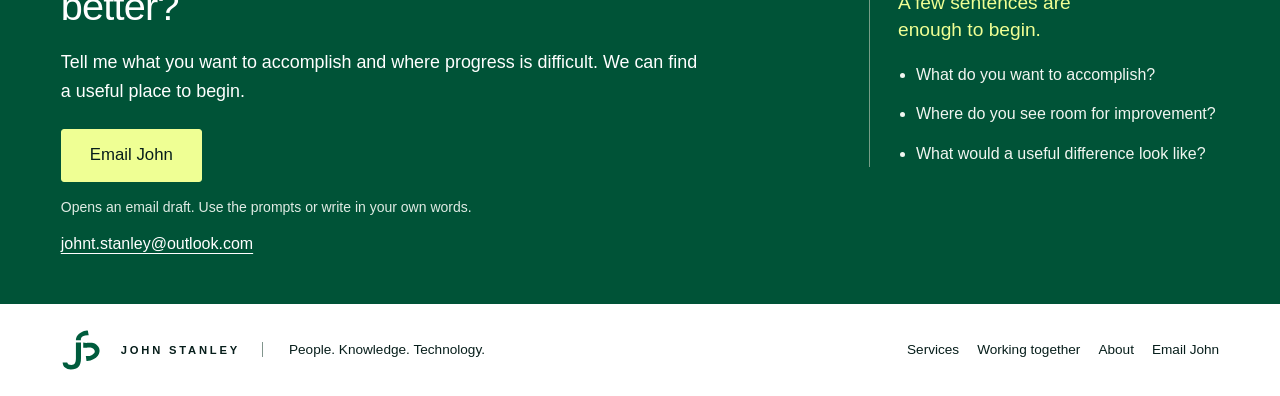
==== commit 882c5687: "Publish final approved website wording" ====
--- a/index.html
+++ b/index.html
@@ -1,3 +1,3 @@
 <!doctype html>
-<html lang="en"><head><meta charset="utf-8"><meta name="viewport" content="width=device-width,initial-scale=1"><title>Clarity for complex work | John Stanley</title><meta name="description" content="John Stanley brings experience in manufacturing, semiconductor R&amp;D, and equipment engineering to technical program leadership, knowledge systems, and practical AI use."><meta name="theme-color" content="#005439"><meta name="site-revision" content="11"><link rel="canonical" href="https://johntstanley.com/index.html"><meta property="og:url" content="https://johntstanley.com/index.html"><meta property="og:type" content="website"><meta property="og:site_name" content="John Stanley"><meta property="og:locale" content="en_US"><meta property="og:title" content="Clarity for complex work | John Stanley"><meta property="og:description" content="John Stanley brings experience in manufacturing, semiconductor R&amp;D, and equipment engineering to technical program leadership, knowledge systems, and practical AI use."><meta property="og:image" content="https://johntstanley.com/assets/social-preview.png"><meta property="og:image:width" content="1200"><meta property="og:image:height" content="630"><meta property="og:image:alt" content="John Stanley — Clarity for complex work. Engineering insight, AI enablement, and systems for delivery."><meta name="twitter:card" content="summary_large_image"><meta name="twitter:image" content="https://johntstanley.com/assets/social-preview.png"><meta name="twitter:title" content="Clarity for complex work | John Stanley"><meta name="twitter:description" content="John Stanley brings experience in manufacturing, semiconductor R&amp;D, and equipment engineering to technical program leadership, knowledge systems, and practical AI use."><link rel="icon" href="assets/graphics/LOGO.svg"><link rel="stylesheet" href="styles.css?v=11"><link rel="stylesheet" href="graphics.css?v=11"><link rel="stylesheet" href="revision4.css?v=11"><link rel="stylesheet" href="revision5.css?v=11"><link rel="stylesheet" href="revision6.css?v=11"><link rel="stylesheet" href="revision7.css?v=11"><link rel="stylesheet" href="revision8.css?v=11"><link rel="stylesheet" href="revision9.css?v=11"><link rel="stylesheet" href="revision10.css?v=11"><script src="site.js?v=11" defer></script></head><body class="page-home"><a class="skip" href="#main">Skip to content</a><header class="wrap header"><a class="brand" href="index.html" aria-label="John Stanley, home"><img class="brand-logo" src="assets/graphics/LOGO.svg" alt="" width="52" height="52"><span>JOHN STANLEY</span></a><nav aria-label="Main navigation"><details class="explore desktop-menu"><summary>Services <span aria-hidden="true">↓</span></summary><div class="menu"><a href="engineering-insight.html">Engineering insight</a><a href="ai-enablement.html">AI enablement</a><a href="systems-for-delivery.html">Systems for delivery</a></div></details><div class="nav-links"><a href="career.html">Career</a><a href="about.html">About</a></div><details class="explore mobile-menu"><summary>Menu <span aria-hidden="true">↓</span></summary><div class="menu"><p class="menu-label">Services</p><a href="engineering-insight.html">Engineering insight</a><a href="ai-enablement.html">AI enablement</a><a href="systems-for-delivery.html">Systems for delivery</a><div class="menu-background"><a href="career.html">Career</a><a href="about.html">About</a></div><a href="index.html">Home</a><a class="button" href="#conversation">Let’s talk</a></div></details><span class="header-contact"><a class="button outline" href="#conversation">Let’s talk</a></span></nav></header><main id="main"><section class="wrap home-hero"><div class="home-copy"><p class="eyebrow">Technical program leadership</p><h1>Clarity for<br>complex work.</h1><p class="intro">I investigate technical work, connect people and information, and build the systems that turn decisions into practical improvements.</p><p class="home-context">Experience across manufacturing and transportation, semiconductor R&amp;D, and semiconductor equipment engineering.</p><p class="specialties">Technical discovery / Knowledge systems / AI enablement</p><div class="hero-actions"><a class="button" href="#conversation">Talk through your challenge</a><a class="hero-services text-link" href="#services">Explore services</a></div></div><div class="home-visual"><svg class="hero-art hero-art-home" viewBox="0 0 600 480" role="img" aria-label="People, knowledge and technology connected"><image href="assets/graphics/Home%20-%20Glass%20Artwork%20v1.webp" x="65" y="0" width="470" height="470"/><path d="M110 86 L191 107" class="leader"/><circle cx="191" cy="107" r="3" class="leader-dot"/><text x="22" y="82" class="hero-label">People</text><path d="M455 195 L414 211" class="leader"/><circle cx="414" cy="211" r="3" class="leader-dot"/><text x="465" y="191" class="hero-label">Knowledge</text><path d="M455 345 L416 330" class="leader"/><circle cx="416" cy="330" r="3" class="leader-dot"/><text x="465" y="353" class="hero-label">Technology</text></svg></div><a class="portrait-link" href="about.html"><img src="assets/graphics/Home%20Headshot.webp" alt="John Stanley" width="442" height="546"><span><strong>John Stanley</strong><br>Curious by nature.<br>Practical by approach.<br><span class="portrait-cue">Meet John →</span></span></a></section>
-<section id="services" class="home-section situation-section"><span id="perspective" class="anchor-alias" aria-hidden="true"></span><div class="wrap"><div class="section-heading"><span class="number">01</span><div><p class="eyebrow">Services</p><h2>Where is progress getting difficult?</h2></div><p>Choose the challenge closest to your work.</p></div><div class="situation-list"><article class="situation-row"><div class="situation-label"><img class="glyph" src="assets/graphics/Home%20-%20Lead.svg" alt="" width="180" height="180" loading="lazy"><p class="eyebrow">Engineering insight</p></div><h3>A decision is waiting on a clearer picture.</h3><div class="situation-detail"><p class="situation-output">Options, tradeoffs, and a practical direction.</p><a class="text-link" href="engineering-insight.html">Explore discovery and planning</a></div></article><article class="situation-row"><div class="situation-label"><img class="glyph" src="assets/graphics/Home%20-%20Possibilities.svg" alt="" width="180" height="180" loading="lazy"><p class="eyebrow">AI enablement</p></div><h3>An AI idea or tool needs to work in practice.</h3><div class="situation-detail"><p class="situation-output">Tools, information, and support tested against real work.</p><a class="text-link" href="ai-enablement.html">Explore AI enablement</a></div></article><article class="situation-row"><div class="situation-label"><img class="glyph" src="assets/graphics/Home%20-%20Knowledge.svg" alt="" width="180" height="180" loading="lazy"><p class="eyebrow">Systems for delivery</p></div><h3>Work keeps getting stuck between people and systems.</h3><div class="situation-detail"><p class="situation-output">Clear handoffs and a working environment built for delivery.</p><a class="text-link" href="systems-for-delivery.html">Explore systems and delivery</a></div></article></div></div></section><section id="experience" class="home-section evidence-section tint"><div class="wrap"><div class="section-heading"><span class="number">02</span><div><p class="eyebrow">Selected contributions</p><h2>Responsibility carried. Useful changes made.</h2></div><p>Selected contributions in leadership, operations, and practical AI use.</p></div><div class="evidence-grid"><article><p class="eyebrow evidence-category">Engineering leadership</p><p class="evidence-result">40+ sessions</p><p class="evidence-result-label">across 6 product-groups</p><h3>Findings informing direction.</h3><p>I led a study across global product groups, bringing engineering perspectives into findings and recommendations that are helping guide future investments and leadership planning.</p><a class="text-link" href="career.html#chapter-2">Explore the engineering study</a></article><article><p class="eyebrow evidence-category">Project economics</p><p class="evidence-result">≈50%</p><p class="evidence-result-label">fewer required resources</p><h3>Doubled expected profit.</h3><p>Operating-model changes improved a major documentation iteration. The approach carried into later work, lowering customer cost while maintaining profitability.</p><a class="text-link" href="career.html#chapter-0">Explore the delivery results</a></article><article><p class="eyebrow evidence-category">Operating speed</p><p class="evidence-result">1 month → 1 week</p><p class="evidence-result-label">typical physical-audit cycle, approximately</p><h3>A faster audit cycle.</h3><p>I designed and built an inventory system across five sites, connecting asset tracking, secure sign-offs, and discrepancy reconciliation.</p><a class="text-link" href="career.html#chapter-1">Explore the inventory system</a></article><article><p class="eyebrow evidence-category">AI knowledge readiness</p><p class="evidence-result">Usable AI input</p><p class="evidence-result-label">workbook ingestion problem resolved</p><h3>Existing knowledge, usable by AI.</h3><p>Collaborative testing led to changes in a workbook’s structure and interpretation guidance, enabling the tool to use information it could not previously ingest.</p><a class="text-link" href="career.html#chapter-2">Explore the AI contribution</a></article></div><div class="evidence-next"><p>Have something you want to improve?</p><a class="text-link" href="#conversation">Talk through where I could help</a></div></div></section><section class="approach-story" aria-labelledby="approach-title"><div class="wrap approach-grid"><div><p class="eyebrow">How I work</p><h2 id="approach-title">Start with understanding. Stay through the work.</h2></div><div><p class="approach-lead">People can share a goal and see different paths to it. I listen for those differences, make the choices understandable, and develop something we can examine together. Their feedback helps shape the next step.</p><a class="text-link" href="about.html">More about how I work</a></div></div></section><section id="working-together" class="home-section working-section tint"><div class="wrap"><div class="section-heading"><span class="number">03</span><div><p class="eyebrow">Working together</p><h2>A focused project or an ongoing role.</h2></div><p>We can explore a defined project, a wider initiative, or an ongoing role within your team. The responsibility and working arrangement start with what you need.</p></div><div class="working-grid"><article><h3>Own a focused challenge</h3><p>A decision to investigate, an AI capability to develop, or a workflow to improve—with a clear objective and a way to assess progress.</p></article><article><h3>Carry sustained responsibility</h3><p>Shape direction, coordinate related initiatives, develop team capability, and stay involved through implementation and delivery.</p></article><div class="working-next"><p>An unresolved question is enough to begin.</p><a class="text-link" href="#conversation">Talk through where I could help</a></div></div></div></section><section class="closing" id="conversation" aria-labelledby="conversation-title"><div class="wrap"><div><p class="eyebrow">Start a conversation</p><h2 id="conversation-title">What do you want to make work better?</h2><p>Tell me what you want to accomplish and where progress is difficult. We can find a useful place to begin.</p><div class="closing-actions"><a class="button lime" href="mailto:johnt.stanley@outlook.com?subject=Let%27s%20talk%20about%20what%20we%20could%20improve&amp;body=Hi%20John%2C%0D%0A%0D%0AWhat%20we%20want%20to%20accomplish%3A%0D%0A%0D%0AWhere%20we%20see%20room%20for%20improvement%3A%0D%0A%0D%0AWhat%20a%20useful%20difference%20would%20look%20like%3A%0D%0A">Email John</a></div><p class="email-note">Opens an email draft. Use the prompts or write in your own words.</p><a class="contact-email" href="mailto:johnt.stanley@outlook.com">johnt.stanley@outlook.com</a></div><aside class="conversation-guide" aria-label="Ideas for your first message"><p>A few sentences are enough to begin.</p><ul><li>What do you want to accomplish?</li><li>Where do you see room for improvement?</li><li>What would a useful difference look like?</li></ul></aside></div></section></main><footer class="wrap footer"><a class="brand" href="index.html"><img class="brand-logo" src="assets/graphics/LOGO.svg" alt="" width="52" height="52"><span>JOHN STANLEY</span></a><span>People. Knowledge. Technology.</span><div class="footer-links"><a href="index.html#services">Services</a><a href="index.html#working-together">Working together</a><a href="about.html">About</a><a href="mailto:johnt.stanley@outlook.com">Email John</a></div></footer></body></html>+<html lang="en"><head><meta charset="utf-8"><meta name="viewport" content="width=device-width,initial-scale=1"><title>Clarity for complex work | John Stanley</title><meta name="description" content="John Stanley brings experience in manufacturing, semiconductor R&amp;D, and equipment engineering to technical program leadership, knowledge systems, and practical AI use."><meta name="theme-color" content="#005439"><meta name="site-revision" content="13"><link rel="canonical" href="https://johntstanley.com/index.html"><meta property="og:url" content="https://johntstanley.com/index.html"><meta property="og:type" content="website"><meta property="og:site_name" content="John Stanley"><meta property="og:locale" content="en_US"><meta property="og:title" content="Clarity for complex work | John Stanley"><meta property="og:description" content="John Stanley brings experience in manufacturing, semiconductor R&amp;D, and equipment engineering to technical program leadership, knowledge systems, and practical AI use."><meta property="og:image" content="https://johntstanley.com/assets/social-preview.png"><meta property="og:image:width" content="1200"><meta property="og:image:height" content="630"><meta property="og:image:alt" content="John Stanley — Clarity for complex work. Engineering insight, AI enablement, and systems for delivery."><meta name="twitter:card" content="summary_large_image"><meta name="twitter:image" content="https://johntstanley.com/assets/social-preview.png"><meta name="twitter:title" content="Clarity for complex work | John Stanley"><meta name="twitter:description" content="John Stanley brings experience in manufacturing, semiconductor R&amp;D, and equipment engineering to technical program leadership, knowledge systems, and practical AI use."><link rel="icon" href="assets/graphics/LOGO.svg"><link rel="stylesheet" href="styles.css?v=13"><link rel="stylesheet" href="graphics.css?v=13"><link rel="stylesheet" href="revision4.css?v=13"><link rel="stylesheet" href="revision5.css?v=13"><link rel="stylesheet" href="revision6.css?v=13"><link rel="stylesheet" href="revision7.css?v=13"><link rel="stylesheet" href="revision8.css?v=13"><link rel="stylesheet" href="revision9.css?v=13"><link rel="stylesheet" href="revision10.css?v=13"><script src="site.js?v=13" defer></script></head><body class="page-home"><a class="skip" href="#main">Skip to content</a><header class="wrap header"><a class="brand" href="index.html" aria-label="John Stanley, home"><img class="brand-logo" src="assets/graphics/LOGO.svg" alt="" width="52" height="52"><span>JOHN STANLEY</span></a><nav aria-label="Main navigation"><details class="explore desktop-menu"><summary>Services <span aria-hidden="true">↓</span></summary><div class="menu"><a href="engineering-insight.html">Engineering insight</a><a href="ai-enablement.html">AI enablement</a><a href="systems-for-delivery.html">Systems for delivery</a></div></details><div class="nav-links"><a href="career.html">Career</a><a href="about.html">About</a></div><details class="explore mobile-menu"><summary>Menu <span aria-hidden="true">↓</span></summary><div class="menu"><p class="menu-label">Services</p><a href="engineering-insight.html">Engineering insight</a><a href="ai-enablement.html">AI enablement</a><a href="systems-for-delivery.html">Systems for delivery</a><div class="menu-background"><a href="career.html">Career</a><a href="about.html">About</a></div><a href="index.html">Home</a><a class="button" href="#conversation">Let’s talk</a></div></details><span class="header-contact"><a class="button outline" href="#conversation">Let’s talk</a></span></nav></header><main id="main"><section class="wrap home-hero"><div class="home-copy"><p class="eyebrow">Technical program leadership</p><h1>Clarity for<br>complex work.</h1><p class="intro">I investigate technical work, connect people and information, and build the systems that turn decisions into practical improvements.</p><p class="home-context">Experience across manufacturing and transportation, semiconductor R&amp;D, and semiconductor equipment engineering.</p><p class="specialties">Technical discovery / Knowledge systems / AI enablement</p><div class="hero-actions"><a class="button" href="#conversation">Talk through your challenge</a><a class="hero-services text-link" href="#services">Explore services</a></div></div><div class="home-visual"><svg class="hero-art hero-art-home" viewBox="0 0 600 480" role="img" aria-label="People, knowledge and technology connected"><image href="assets/graphics/Home%20-%20Glass%20Artwork%20v1.webp" x="65" y="0" width="470" height="470"/><path d="M110 86 L191 107" class="leader"/><circle cx="191" cy="107" r="3" class="leader-dot"/><text x="22" y="82" class="hero-label">People</text><path d="M455 195 L414 211" class="leader"/><circle cx="414" cy="211" r="3" class="leader-dot"/><text x="465" y="191" class="hero-label">Knowledge</text><path d="M455 345 L416 330" class="leader"/><circle cx="416" cy="330" r="3" class="leader-dot"/><text x="465" y="353" class="hero-label">Technology</text></svg></div><a class="portrait-link" href="about.html"><img src="assets/graphics/Home%20Headshot.webp" alt="John Stanley" width="442" height="546"><span><strong>John Stanley</strong><br>Curious by nature.<br>Practical by approach.<br><span class="portrait-cue">Meet John →</span></span></a></section>
+<section id="services" class="home-section situation-section"><span id="perspective" class="anchor-alias" aria-hidden="true"></span><div class="wrap"><div class="section-heading"><span class="number">01</span><div><p class="eyebrow">Services</p><h2>Where is progress getting difficult?</h2></div><p>Choose the challenge closest to your work.</p></div><div class="situation-list"><article class="situation-row"><div class="situation-label"><img class="glyph" src="assets/graphics/Home%20-%20Lead.svg" alt="" width="180" height="180" loading="lazy"><p class="eyebrow">Engineering insight</p></div><h3>A decision is waiting on a clearer picture.</h3><div class="situation-detail"><p class="situation-output">Options, tradeoffs, and a practical direction.</p><a class="text-link" href="engineering-insight.html">Explore discovery and planning</a></div></article><article class="situation-row"><div class="situation-label"><img class="glyph" src="assets/graphics/Home%20-%20Possibilities.svg" alt="" width="180" height="180" loading="lazy"><p class="eyebrow">AI enablement</p></div><h3>An AI idea or tool needs to work in practice.</h3><div class="situation-detail"><p class="situation-output">Tools, information, and support tested against real work.</p><a class="text-link" href="ai-enablement.html">Explore AI enablement</a></div></article><article class="situation-row"><div class="situation-label"><img class="glyph" src="assets/graphics/Home%20-%20Knowledge.svg" alt="" width="180" height="180" loading="lazy"><p class="eyebrow">Systems for delivery</p></div><h3>Work keeps getting stuck between people and systems.</h3><div class="situation-detail"><p class="situation-output">Clear handoffs and a working environment built for delivery.</p><a class="text-link" href="systems-for-delivery.html">Explore systems and delivery</a></div></article></div></div></section><section id="experience" class="home-section evidence-section tint"><div class="wrap"><div class="section-heading"><span class="number">02</span><div><p class="eyebrow">Selected contributions</p><h2>Responsibility carried. Useful changes made.</h2></div><p>Selected contributions in leadership, operations, and practical AI use.</p></div><div class="evidence-grid"><article><p class="eyebrow evidence-category">Engineering leadership</p><p class="evidence-result">Engineering study</p><p class="evidence-result-label">across product groups</p><h3>Findings informing direction.</h3><p>I led a study across engineering product groups, bringing together engineering perspectives to understand workflow challenges and develop recommendations for leadership.</p><a class="text-link" href="career.html#chapter-2">Explore the engineering study</a></article><article><p class="eyebrow evidence-category">Project economics</p><p class="evidence-result">≈50%</p><p class="evidence-result-label">fewer required resources</p><h3>A more efficient delivery model.</h3><p>Operating-model changes improved a major documentation iteration. The approach carried into later work, lowering customer cost while maintaining profitability.</p><a class="text-link" href="career.html#chapter-0">Explore the delivery results</a></article><article><p class="eyebrow evidence-category">Operating speed</p><p class="evidence-result">1 month → 1 week</p><p class="evidence-result-label">typical physical-audit cycle, approximately</p><h3>A faster audit cycle.</h3><p>I designed and built an inventory system for hundreds of assets across multiple sites, connecting asset tracking, sign-offs, and reconciliation.</p><a class="text-link" href="career.html#chapter-1">Explore the inventory system</a></article><article><p class="eyebrow evidence-category">AI knowledge readiness</p><p class="evidence-result">Usable AI input</p><p class="evidence-result-label">structures and guidance refined</p><h3>Existing knowledge, usable by AI.</h3><p>Through collaborative testing, I helped refine templates, data structures, and interpretation guidance so AI tools could use engineering information more consistently.</p><a class="text-link" href="career.html#chapter-2">Explore the AI contribution</a></article></div><div class="evidence-next"><p>Have something you want to improve?</p><a class="text-link" href="#conversation">Talk through where I could help</a></div></div></section><section class="approach-story" aria-labelledby="approach-title"><div class="wrap approach-grid"><div><p class="eyebrow">How I work</p><h2 id="approach-title">Start with understanding. Stay through the work.</h2></div><div><p class="approach-lead">People can share a goal and see different paths to it. I listen for those differences, make the choices understandable, and develop something we can examine together. Their feedback helps shape the next step.</p><a class="text-link" href="about.html">More about how I work</a></div></div></section><section id="working-together" class="home-section working-section tint"><div class="wrap"><div class="section-heading"><span class="number">03</span><div><p class="eyebrow">Working together</p><h2>A focused project or an ongoing role.</h2></div><p>We can explore a defined project, a wider initiative, or an ongoing role within your team. The responsibility and working arrangement start with what you need.</p></div><div class="working-grid"><article><h3>Own a focused challenge</h3><p>A decision to investigate, an AI capability to develop, or a workflow to improve—with a clear objective and a way to assess progress.</p></article><article><h3>Carry sustained responsibility</h3><p>Shape direction, coordinate related initiatives, develop team capability, and stay involved through implementation and delivery.</p></article><div class="working-next"><p>An unresolved question is enough to begin.</p><a class="text-link" href="#conversation">Talk through where I could help</a></div></div></div></section><section class="closing" id="conversation" aria-labelledby="conversation-title"><div class="wrap"><div><p class="eyebrow">Start a conversation</p><h2 id="conversation-title">What do you want to make work better?</h2><p>Tell me what you want to accomplish and where progress is difficult. We can find a useful place to begin.</p><div class="closing-actions"><a class="button lime" href="mailto:johnt.stanley@outlook.com?subject=Let%27s%20talk%20about%20what%20we%20could%20improve&amp;body=Hi%20John%2C%0D%0A%0D%0AWhat%20we%20want%20to%20accomplish%3A%0D%0A%0D%0AWhere%20we%20see%20room%20for%20improvement%3A%0D%0A%0D%0AWhat%20a%20useful%20difference%20would%20look%20like%3A%0D%0A">Email John</a></div><p class="email-note">Opens an email draft. Use the prompts or write in your own words.</p><a class="contact-email" href="mailto:johnt.stanley@outlook.com">johnt.stanley@outlook.com</a></div><aside class="conversation-guide" aria-label="Ideas for your first message"><p>A few sentences are enough to begin.</p><ul><li>What do you want to accomplish?</li><li>Where do you see room for improvement?</li><li>What would a useful difference look like?</li></ul></aside></div></section></main><footer class="wrap footer"><a class="brand" href="index.html"><img class="brand-logo" src="assets/graphics/LOGO.svg" alt="" width="52" height="52"><span>JOHN STANLEY</span></a><span>People. Knowledge. Technology.</span><div class="footer-links"><a href="index.html#services">Services</a><a href="index.html#working-together">Working together</a><a href="about.html">About</a><a href="mailto:johnt.stanley@outlook.com">Email John</a></div></footer></body></html>
